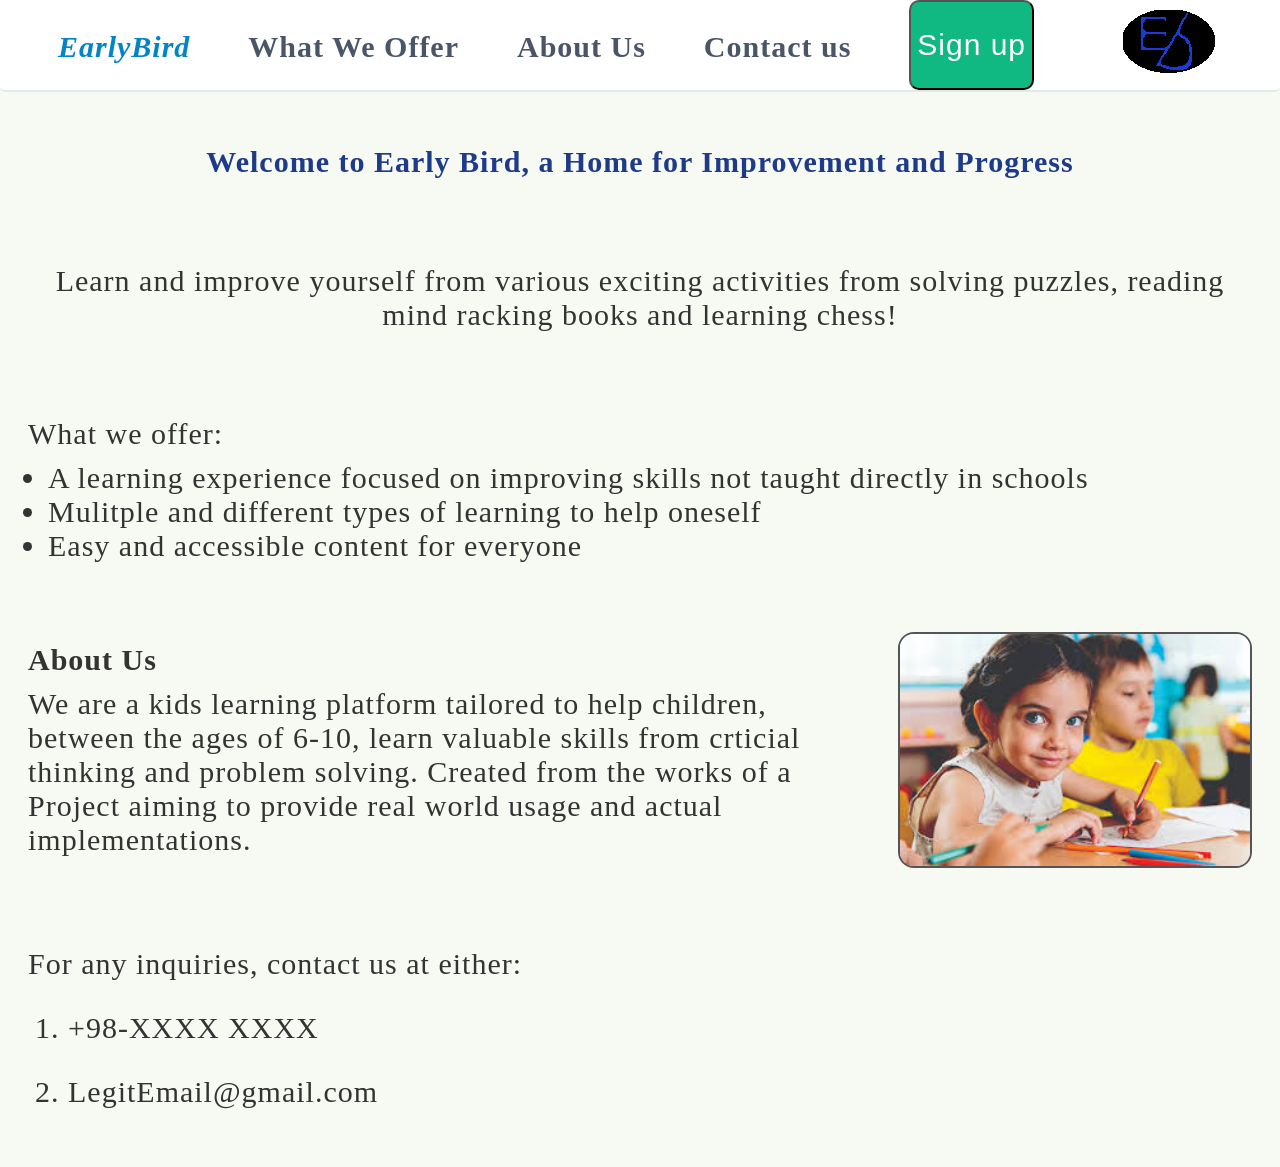
==== index.html @ 535937b8 "Home Page UI and some minor changes" ====
<!DOCTYPE html>

<HTML lang="en">

<head>
    <meta charset="UTF-8">
    <meta name="viewport" content="width=device-width ,initial-scale=1.0">
    <title>EarlyBird</title>
    <link rel="stylesheet" href="Style/index.css">
</head>

<body>
    <nav class="navbar">
        <p class="LogoName">EarlyBird</p>
        <p class="navbaritem"><a href="#offer">What We Offer</a></p>
        <p class="navbaritem"><a href="#about">About Us</a></p>
        <p class="navbaritem"><a href="#contact">Contact us</a></p>
        <button id="sign_open">Sign up</button>
        <!-- Sign up modal/pop up -->
        <section class="modal-container" id="modal_container">
            <div class="modal">
                <h1>Sign up</h1>
                <div id="errors"></div>
                <form id="form">
                    <div>
                        <label for="username-input">
                            <svg xmlns="http://www.w3.org/2000/svg" height="24px" viewBox="0 -960 960 960" width="24px"
                                fill="#e3e3e3">
                                <path
                                    d="M367-527q-47-47-47-113t47-113q47-47 113-47t113 47q47 47 47 113t-47 113q-47 47-113 47t-113-47ZM160-160v-112q0-34 17.5-62.5T224-378q62-31 126-46.5T480-440q66 0 130 15.5T736-378q29 15 46.5 43.5T800-272v112H160Z" />
                            </svg>
                        </label>
                        <input type="text" name="username" id="usernameinput" placeholder="Username">
                    </div>

                    <div>
                        <label for="email-input">
                            <span>@</span>
                        </label>
                        <input type="email" name="email" id="emailinput" placeholder="Email">
                    </div>

                    <div>
                        <label for="password-input">
                            <svg xmlns="http://www.w3.org/2000/svg" height="24px" viewBox="0 -960 960 960" width="24px"
                                fill="#e3e3e3">
                                <path
                                    d="M240-80q-33 0-56.5-23.5T160-160v-400q0-33 23.5-56.5T240-640h40v-80q0-83 58.5-141.5T480-920q83 0 141.5 58.5T680-720v80h40q33 0 56.5 23.5T800-560v400q0 33-23.5 56.5T720-80H240Zm296.5-223.5Q560-327 560-360t-23.5-56.5Q513-440 480-440t-56.5 23.5Q400-393 400-360t23.5 56.5Q447-280 480-280t56.5-23.5ZM360-640h240v-80q0-50-35-85t-85-35q-50 0-85 35t-35 85v80Z" />
                            </svg>
                        </label>
                        <input type="password" name="password" id="passwordinput" placeholder="Password">
                    </div>

                    <div>
                        <label for="repeatpassword-input">
                            <svg xmlns="http://www.w3.org/2000/svg" height="24px" viewBox="0 -960 960 960" width="24px"
                                fill="#e3e3e3">
                                <path
                                    d="M240-80q-33 0-56.5-23.5T160-160v-400q0-33 23.5-56.5T240-640h40v-80q0-83 58.5-141.5T480-920q83 0 141.5 58.5T680-720v80h40q33 0 56.5 23.5T800-560v400q0 33-23.5 56.5T720-80H240Zm296.5-223.5Q560-327 560-360t-23.5-56.5Q513-440 480-440t-56.5 23.5Q400-393 400-360t23.5 56.5Q447-280 480-280t56.5-23.5ZM360-640h240v-80q0-50-35-85t-85-35q-50 0-85 35t-35 85v80Z" />
                            </svg>
                        </label>
                        <input type="password" name="repeatpassword" id="repeatpasswordinput"
                            placeholder="Repeat Password">
                    </div>

                    <button type="submit" id="Signupbutton">Sign Up</button>
                    <button type="button" id="sign_close">Close</button>
                    <p>Already have an account?<button id="login" type="button">Login</button></p>
                </form>
            </div>
        </section>

        <!-- Login modal/pop up -->
        <section class="login-modal-container" id="login_modal_container">
            <div class="login_modal">
                <h1>Login</h1>
                <div id="login_errors"></div>

                <form id="login_form">

                    <div>
                        <label for="loginusername_input">
                            <svg xmlns="http://www.w3.org/2000/svg" height="24px" viewBox="0 -960 960 960" width="24px"
                                fill="#e3e3e3">
                                <path
                                    d="M367-527q-47-47-47-113t47-113q47-47 113-47t113 47q47 47 47 113t-47 113q-47 47-113 47t-113-47ZM160-160v-112q0-34 17.5-62.5T224-378q62-31 126-46.5T480-440q66 0 130 15.5T736-378q29 15 46.5 43.5T800-272v112H160Z" />
                            </svg>
                        </label>
                        <input type="text" name="username" id="loginusername_input" placeholder="Username">
                    </div>

                    <div>
                        <label for="loginpassword_input">
                            <svg xmlns="http://www.w3.org/2000/svg" height="24px" viewBox="0 -960 960 960" width="24px"
                                fill="#e3e3e3">
                                <path
                                    d="M240-80q-33 0-56.5-23.5T160-160v-400q0-33 23.5-56.5T240-640h40v-80q0-83 58.5-141.5T480-920q83 0 141.5 58.5T680-720v80h40q33 0 56.5 23.5T800-560v400q0 33-23.5 56.5T720-80H240Zm296.5-223.5Q560-327 560-360t-23.5-56.5Q513-440 480-440t-56.5 23.5Q400-393 400-360t23.5 56.5Q447-280 480-280t56.5-23.5ZM360-640h240v-80q0-50-35-85t-85-35q-50 0-85 35t-35 85v80Z" />
                            </svg>
                        </label>
                        <input type="password" name="password" id="loginpassword_input" placeholder="Password">
                    </div>

                    <button type="submit" id="Loginsubmit">Login</button>
                    <button type="button" id="login_close">Close</button>
                    <p>Don't have an account? <button type="button" id="switch_to_signup">Sign Up</button></p>

                </form>
            </div>
        </section>

        <img class="Logo" src="Assets/Pictures/PixelLogoFrame.png" alt="EarlyBird Logo">
    </nav>

    <main class="classIndex">
        <section class="Welcome">
            <p>
                Welcome to Early Bird, a Home for Improvement and Progress
            </p>
        </section>

        <section class="Discover">
            <p>
                Learn and improve yourself from various exciting activities from solving puzzles, reading mind racking
                books and learning chess!
            </p>
        </section>

        <section class="Offer" id="offer">
            <div>
                What we offer:
                <ul class="list">
                    <li>
                        A learning experience focused on improving skills not taught directly in schools
                    </li>
                    <li>
                        Mulitple and different types of learning to help oneself
                    </li>
                    <li>
                        Easy and accessible content for everyone
                    </li>
                </ul>
            </div>
        </section>

        <section class="About" id="about">
            <p class="AboutPara">
                <b>About Us </b> We are a kids learning platform tailored to help children, between the ages of 6-10,
                learn valuable skills from crticial thinking and problem solving.
                Created from the works of a Project aiming to provide real world usage and actual implementations.
            </p>

            <img class="AboutImg" src="Assets/Pictures/kiddeathstare.jpg">
        </section>

        <section class="Contact" id="contact">
            <div>
                <p>For any inquiries, contact us at either:</p>
                <ol>
                    <li>
                        <p>+98-XXXX XXXX</p>
                    </li>
                    <li>
                        <p>LegitEmail@gmail.com</p>
                    </li>
                </ol>
            </div>
        </section>

    </main>

    <script src="JS/index.js"></script>
</body>


</HTML>
---- Style/index.css ----
/*Font size and background colour*/
* {
    font-size: 30px;
    letter-spacing: 1px;
}

/* Background colour */
body {
    background-color: #f7f9f3;
    color: #333333;
}

/* Logo */
.LogoName {
    font-size: 30px;
    font-style: italic;
    font-weight: bold;
    color: #0284c7;
}

.Logo{
    width: 100px;
    height: 100px;
    margin-top: 10px;
    margin-left: 30px;
}

/* Nav */
.navbar{
    display: flex;
    flex-direction: row;
    flex-wrap: nowrap;
    position: fixed;
    z-index: 1;
    top: 0;
    left: 0;
    width: 100%;
    height: 90px;

    background-color: #ffffff;

    justify-content: space-evenly;
    border-bottom: 2px solid #e2e8f0;
    border-radius: 0 0 5px 5px;
}

.navbar a{
    text-decoration: none;
    color: #4a5568;
    font-weight: 600;
}

.navbaritem a{
    display: block;
    color: #4a5568;
    border-radius: 8px;
}

.navbaritem a:hover{
    background-color: #e0f2fe;
    color: #0284c7;
}

/* Scrolling and navbar fix*/
html{
    scroll-behavior: smooth;
    scroll-padding-top: 110px;
}

/* Making space for nav bar so no overlap happens */
main{
    margin-top: 75px;
    padding: 20px;
}

main section{
    margin-top: 50px; /* Consistent space between sections */
}

/* Sections */
.Welcome{
    font-size: 40px;
    text-align: center;
    font-weight: bold;
    color: #1e3a8a;
}

/*Discover text*/
.Discover {
    text-align: center;
    padding: 5px;
    margin-left: auto;
    margin-right: auto;
}

/* list */
.list { 
    margin-top: 10px;
    padding-left: 20px;
}

/* About text */
.About{
    display: flex;
    flex-direction: row;
    align-items: center;
    gap: 40px;
}

.AboutPara{
    flex: 1; /* Flex box space*/
}

.AboutPara b{
    display: block;
    margin-bottom: 10px;
}

.AboutImg{
    flex: 0.5; /* Flex box space*/
    max-width: 350px;
    height: auto;
    border: 2px solid #555555;
    border-radius: 16px;
}

.Contact{
    margin-top: 60px;
}

/* Error message*/
#errors{
    color: #ef4444;
    font-weight: bold;
    margin-bottom: 15px;
}

/* Form Style*/
#form form > div {
    display: flex;
    align-items: center;
    margin-bottom: 15px;
}
#form button {
    width: 100%;
    max-width: 200px;
    height: 45px;
    margin-top: 10px;
    cursor: pointer;
}

#form input {
    max-width: 400px;
    height: 45px;
    padding: 10px;
    border: 1px solid #b0b0b0;
    border-radius: 0 4px 4px 0;
    box-sizing: border-box;
}

#form label {
    display: flex;
    flex-wrap: wrap;
    justify-content: center;
    align-items: center;
    width: 50px;
    height: 45px;
    background-color: #555555;
    border-radius: 4px;
}

/* Modal */
.modal-container{
    /* Wrap the entire screen */
    position: fixed;
    top: 0;
    left: 0;
    background-color: rgba(0, 0, 0, 0.4); /* Transulent */
    height: 100vh;
    width: 100vw;
    z-index: 10;

    /* Middle of the screen*/
    display: flex;
    align-items: center;
    justify-content: center;

    opacity: 0; /* Hiding Modal */
    pointer-events: none; /* Avoid Modal from disallowing clicking */

    transition: opacity 0.3s ease;
}

.modal-container.show{
    opacity: 1;
    pointer-events: auto;
}

.modal{
    background-color: #ffffff;
    max-width: 450px;
    width: 90%;
    padding: 30px;
    border-radius: 12px;
    box-shadow: 0 10px 25px rgba(0, 0, 0, 0.1);

    max-height: 90vh; 
    overflow-y: auto;
}

.modal h1 {
    font-size: 40px;
    margin-bottom: 20px;
    text-align: center;
}

#sign_open{
    background-color: #10b981;
    color: white;

    border-radius: 10px;
}

.login-modal-container{
    /* Wrap the entire screen */
    position: fixed;
    top: 0;
    left: 0;
    background-color: rgba(0, 0, 0, 0.4); /* Transulent */
    height: 100vh;
    width: 100vw;
    z-index: 10;

    /* Middle of the screen*/
    display: flex;
    align-items: center;
    justify-content: center;

    opacity: 0; /* Hiding Modal */
    pointer-events: none; /* Avoid Modal from disallowing clicking */

    transition: opacity 0.3s ease;
}

.login_modal {
    background-color: #ffffff;
    max-width: 450px;
    width: 90%;
    padding: 30px;
    border-radius: 12px;
    box-shadow: 0 10px 25px rgba(0, 0, 0, 0.1);

    max-height: 90vh; 
    overflow-y: auto;
}

.login_modal h1 {
    font-size: 40px;
    margin-bottom: 20px;
    text-align: center;
}

#login_modal_container.show{
    opacity: 1;
    pointer-events: auto;
}

/* Login form style*/
#login_form form > div {
    display: flex;
    align-items: center;
    margin-bottom: 15px;
}
#login_form button {
    width: 100%;
    max-width: 200px;
    height: 45px;
    margin-top: 10px;
    cursor: pointer;
}

#login_form input {
    max-width: 400px;
    height: 45px;
    padding: 10px;
    border: 1px solid #b0b0b0;
    border-radius: 0 4px 4px 0;
    box-sizing: border-box;
}

#login_form label {
    display: flex;
    flex-wrap: wrap;
    justify-content: center;
    align-items: center;
    width: 50px;
    height: 45px;
    background-color: #555555;
    border-radius: 4px;
}

#login_errors{
    color: #ef4444;
    font-weight: bold;
    margin-bottom: 15px;
}
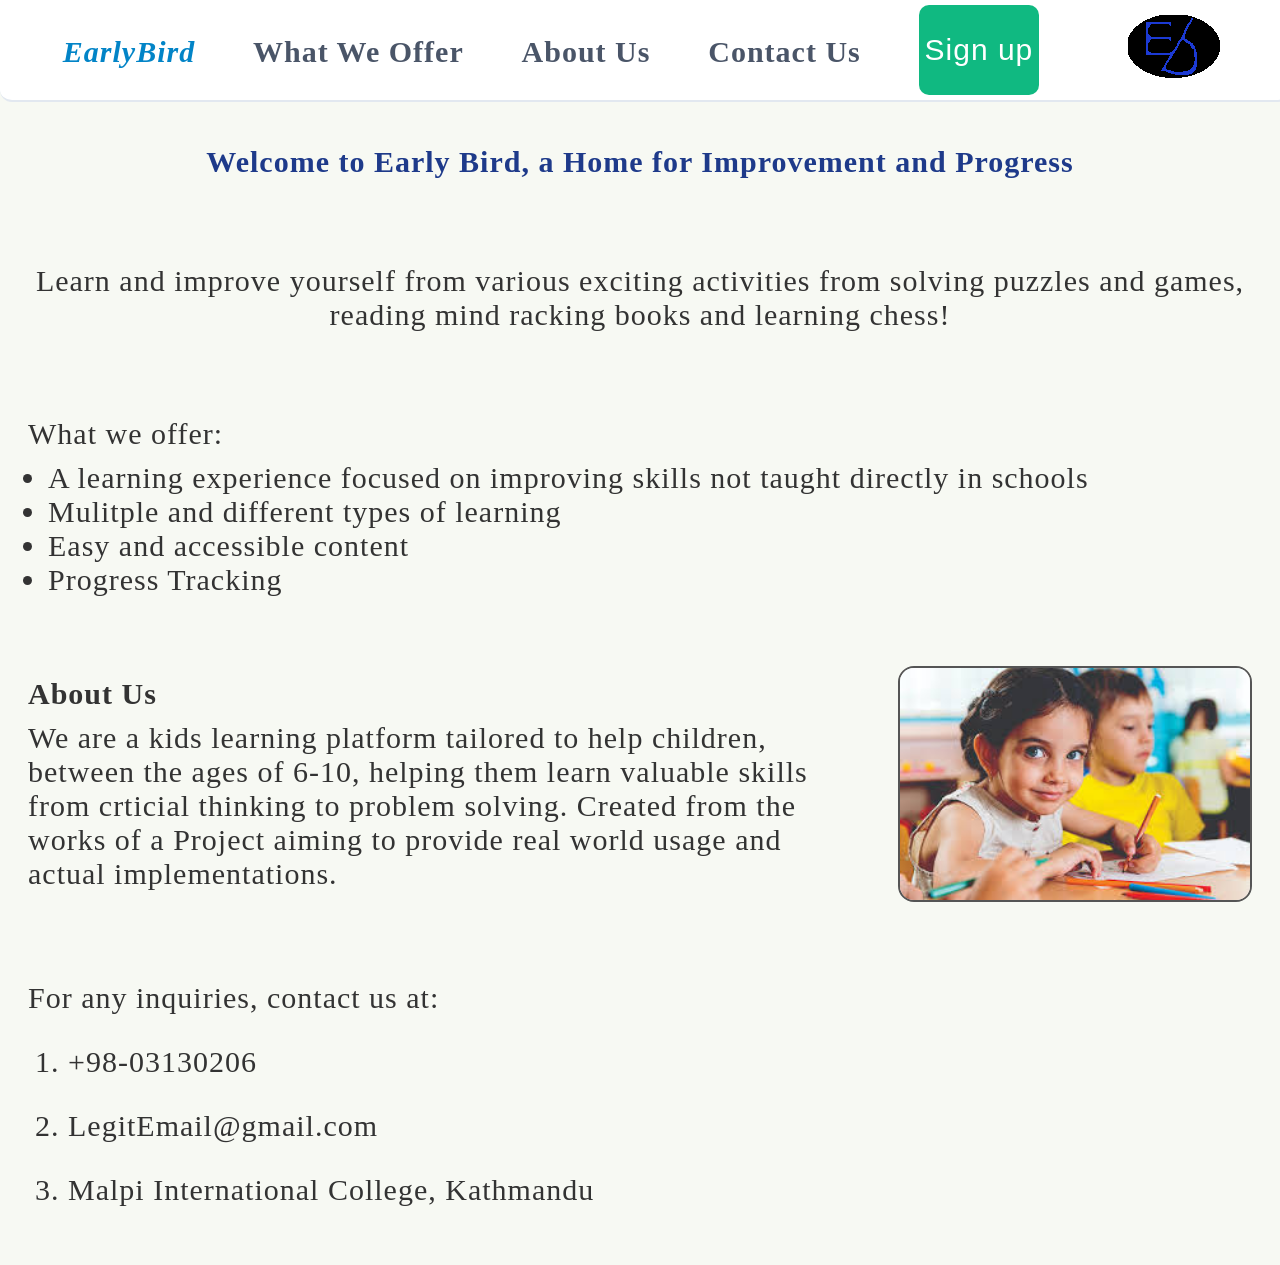
==== commit b9d7ad52: "Some minor changes to index" ====
--- a/index.html
+++ b/index.html
@@ -14,7 +14,7 @@
         <p class="LogoName">EarlyBird</p>
         <p class="navbaritem"><a href="#offer">What We Offer</a></p>
         <p class="navbaritem"><a href="#about">About Us</a></p>
-        <p class="navbaritem"><a href="#contact">Contact us</a></p>
+        <p class="navbaritem"><a href="#contact">Contact Us</a></p>
         <button id="sign_open">Sign up</button>
         <!-- Sign up modal/pop up -->
         <section class="modal-container" id="modal_container">
@@ -120,7 +120,7 @@
 
         <section class="Discover">
             <p>
-                Learn and improve yourself from various exciting activities from solving puzzles, reading mind racking
+                Learn and improve yourself from various exciting activities from solving puzzles and games, reading mind racking
                 books and learning chess!
             </p>
         </section>
@@ -133,10 +133,13 @@
                         A learning experience focused on improving skills not taught directly in schools
                     </li>
                     <li>
-                        Mulitple and different types of learning to help oneself
+                        Mulitple and different types of learning
                     </li>
                     <li>
-                        Easy and accessible content for everyone
+                        Easy and accessible content
+                    </li>
+                    <li>
+                        Progress Tracking
                     </li>
                 </ul>
             </div>
@@ -144,8 +147,9 @@
 
         <section class="About" id="about">
             <p class="AboutPara">
-                <b>About Us </b> We are a kids learning platform tailored to help children, between the ages of 6-10,
-                learn valuable skills from crticial thinking and problem solving.
+                <b>About Us </b> 
+                We are a kids learning platform tailored to help children, between the ages of 6-10,
+                helping them learn valuable skills from crticial thinking to problem solving.
                 Created from the works of a Project aiming to provide real world usage and actual implementations.
             </p>
 
@@ -154,13 +158,16 @@
 
         <section class="Contact" id="contact">
             <div>
-                <p>For any inquiries, contact us at either:</p>
+                <p>For any inquiries, contact us at:</p>
                 <ol>
                     <li>
-                        <p>+98-XXXX XXXX</p>
+                        <p>+98-03130206</p>
                     </li>
                     <li>
                         <p>LegitEmail@gmail.com</p>
+                    </li>
+                    <li>
+                       <p>Malpi International College, Kathmandu</p> 
                     </li>
                 </ol>
             </div>
--- a/Style/index.css
+++ b/Style/index.css
@@ -37,11 +37,13 @@
     width: 100%;
     height: 90px;
 
+    padding: 5px 5px;
+
     background-color: #ffffff;
 
     justify-content: space-evenly;
     border-bottom: 2px solid #e2e8f0;
-    border-radius: 0 0 5px 5px;
+    border-radius: 0 0 12px 12px;
 }
 
 .navbar a{
@@ -126,6 +128,7 @@
 
 .Contact{
     margin-top: 60px;
+    font-size: 20px;
 }
 
 /* Error message*/
@@ -218,6 +221,7 @@
     background-color: #10b981;
     color: white;
 
+    border: #10b981;
     border-radius: 10px;
 }
 
@@ -251,7 +255,7 @@
     box-shadow: 0 10px 25px rgba(0, 0, 0, 0.1);
 
     max-height: 90vh; 
-    overflow-y: auto;
+    overflow-y: auto; /* Scroll if content overflow on ze y axis */
 }
 
 .login_modal h1 {
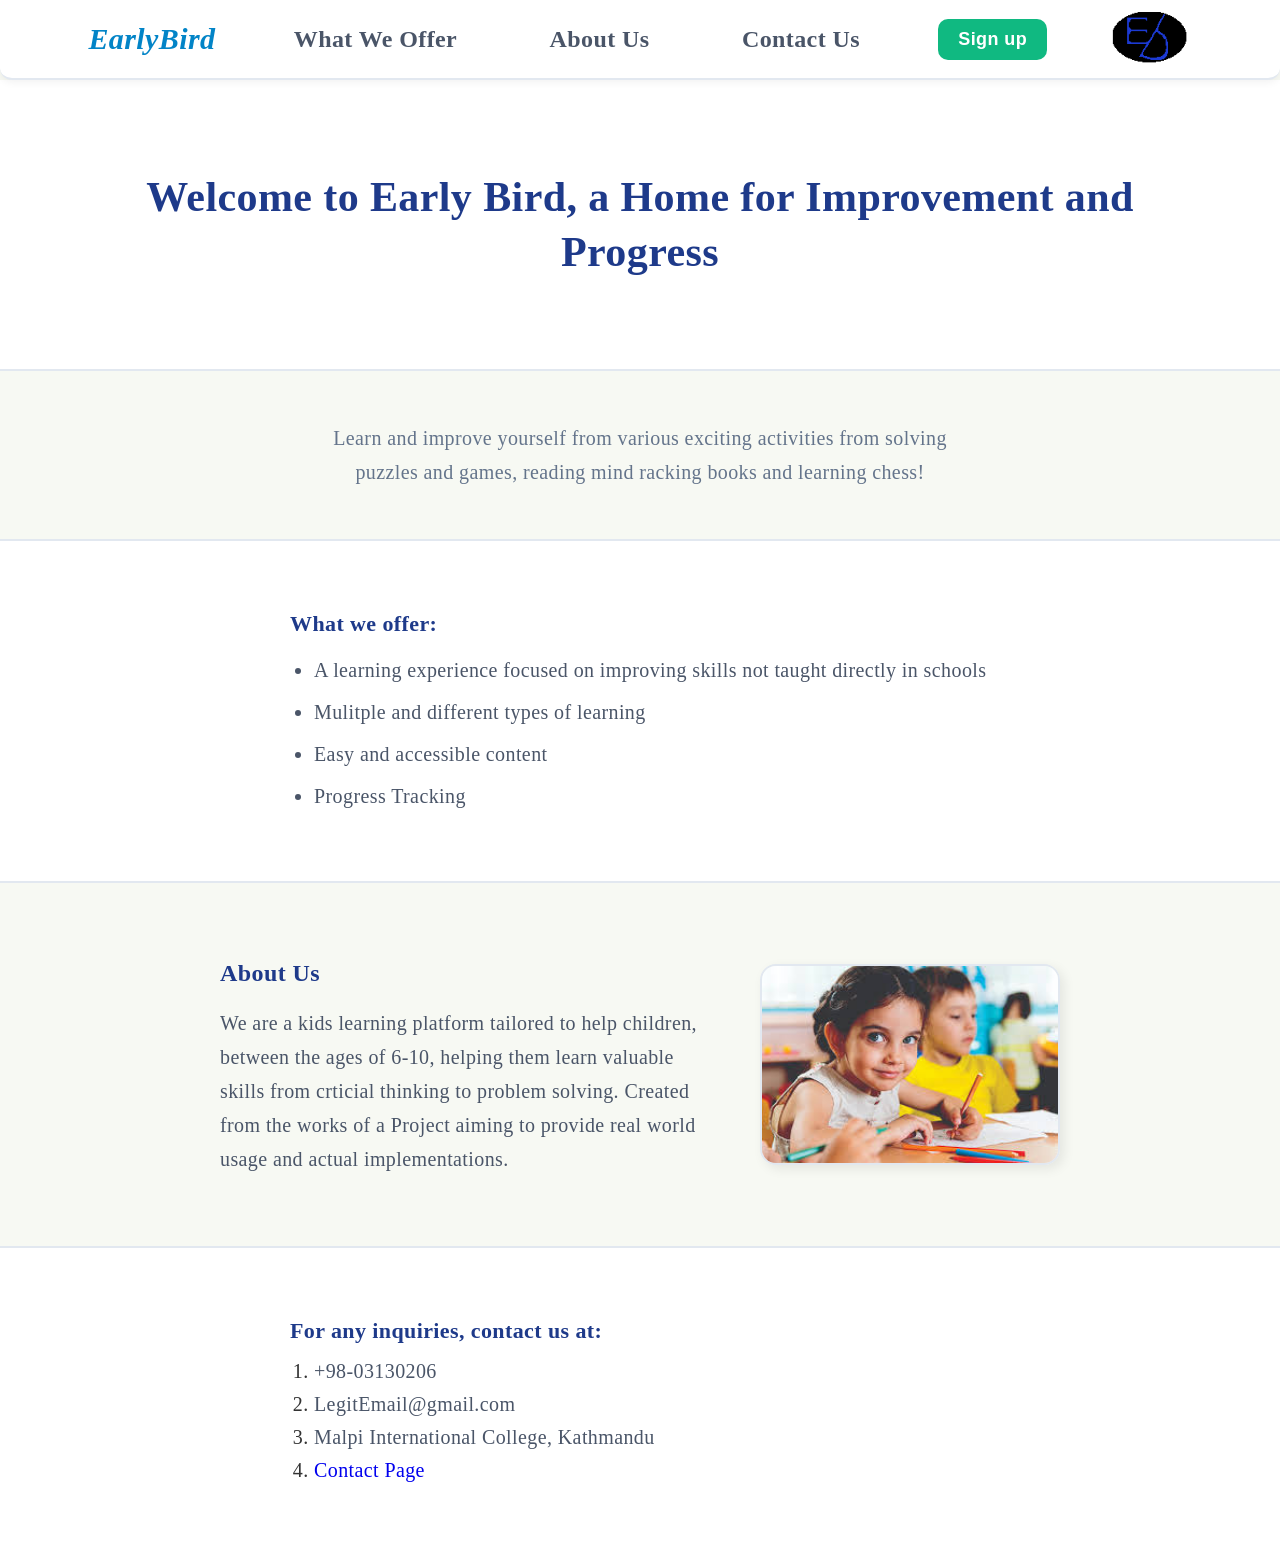
==== commit c8b1859e: "Contact Page and some minor changes" ====
--- a/index.html
+++ b/index.html
@@ -169,6 +169,9 @@
                     <li>
                        <p>Malpi International College, Kathmandu</p> 
                     </li>
+                    <li>
+                        <a class="ContactPage" href="../Pages/Contact.html"> Contact Page </a>
+                    </li>
                 </ol>
             </div>
         </section>
--- a/Style/index.css
+++ b/Style/index.css
@@ -1,11 +1,13 @@
-/*Font size and background colour*/
+/* Font size and background colour */
 * {
-    font-size: 30px;
-    letter-spacing: 1px;
-}
-
-/* Background colour */
+    box-sizing: border-box;
+    margin: 0;
+    padding: 0;
+    letter-spacing: 0.4px;
+}
+
 body {
+    font-size: 26px;
     background-color: #f7f9f3;
     color: #333333;
 }
@@ -18,147 +20,251 @@
     color: #0284c7;
 }
 
-.Logo{
-    width: 100px;
-    height: 100px;
-    margin-top: 10px;
-    margin-left: 30px;
-}
-
-/* Nav */
-.navbar{
+.Logo {
+    width: 80px;
+    height: 80px;
+    object-fit: contain;
+    margin-top: 25px;
+}
+
+/* NavBar */
+.navbar {
     display: flex;
     flex-direction: row;
     flex-wrap: nowrap;
+    align-items: center;
     position: fixed;
     z-index: 1;
     top: 0;
     left: 0;
     width: 100%;
-    height: 90px;
-
-    padding: 5px 5px;
-
-    background-color: #ffffff;
-
-    justify-content: space-evenly;
+    height: 80px;
+    padding: 0 32px;
+    gap: 8px;
+
+    background-color: #ffffff;
     border-bottom: 2px solid #e2e8f0;
     border-radius: 0 0 12px 12px;
-}
-
-.navbar a{
+    box-shadow: 0 2px 8px rgba(0, 0, 0, 0.06);
+
+    justify-content: space-evenly;
+}
+
+.navbar a {
     text-decoration: none;
     color: #4a5568;
-    font-weight: 600;
-}
-
-.navbaritem a{
+    font-weight: bold;
+    font-size: 24px;
+}
+
+.navbaritem a {
     display: block;
     color: #4a5568;
+    font-weight: bold;
+    padding: 8px 14px;
     border-radius: 8px;
 }
 
-.navbaritem a:hover{
+.navbaritem a:hover {
     background-color: #e0f2fe;
     color: #0284c7;
 }
 
-/* Scrolling and navbar fix*/
-html{
+#sign_open {
+    background-color: #10b981;
+    color: white;
+    border: none;
+    border-radius: 10px;
+    padding: 10px 20px;
+    font-size: 18px;
+    font-weight: 600;
+    cursor: pointer;
+    transition: background-color 0.2s ease;
+}
+
+#sign_open:hover {
+    background-color: #059669;
+}
+
+/* Scrolling */
+html {
     scroll-behavior: smooth;
-    scroll-padding-top: 110px;
-}
-
-/* Making space for nav bar so no overlap happens */
-main{
-    margin-top: 75px;
-    padding: 20px;
-}
-
-main section{
-    margin-top: 50px; /* Consistent space between sections */
-}
-
-/* Sections */
-.Welcome{
-    font-size: 40px;
+    scroll-padding-top: 100px;
+}
+
+/* Main */
+main {
+    margin-top: 80px;
+    padding: 0;
+}
+
+main section {
+    padding: 70px 80px;
+}
+
+/* Welcome section */
+.Welcome {
+    font-size: 42px;
     text-align: center;
     font-weight: bold;
     color: #1e3a8a;
-}
-
-/*Discover text*/
+    background-color: #ffffff;
+    border-bottom: 2px solid #e2e8f0;
+    padding: 90px 80px;
+    line-height: 1.3;
+}
+
+/* Discover section */
 .Discover {
     text-align: center;
-    padding: 5px;
-    margin-left: auto;
-    margin-right: auto;
-}
-
-/* list */
-.list { 
-    margin-top: 10px;
-    padding-left: 20px;
-}
-
-/* About text */
-.About{
+    color: #64748b;
+    font-size: 20px;
+    max-width: 700px;
+    margin: 0 auto;
+    line-height: 1.7;
+    padding: 50px 20px;
+}
+
+/* Offer section*/
+.Offer {
+    background-color: #ffffff;
+    border-top: 2px solid #e2e8f0;
+    border-bottom: 2px solid #e2e8f0;
+    font-size: 20px;
+}
+
+.Offer div {
+    max-width: 700px;
+    margin: 0 auto;
+    font-weight: 600;
+    color: #1e3a8a;
+    font-size: 22px;
+}
+
+.list {
+    margin-top: 18px;
+    padding-left: 24px;
+    display: flex;
+    flex-direction: column;
+    gap: 12px;
+}
+
+.list li {
+    color: #4a5568;
+    font-weight: 400;
+    font-size: 20px;
+    line-height: 1.5;
+}
+
+/*About section*/
+.About {
     display: flex;
     flex-direction: row;
     align-items: center;
-    gap: 40px;
-}
-
-.AboutPara{
-    flex: 1; /* Flex box space*/
-}
-
-.AboutPara b{
+    gap: 60px;
+    max-width: 1000px;
+    margin: 0 auto;
+}
+
+.AboutPara {
+    flex: 1;
+    font-size: 20px;
+    line-height: 1.7;
+    color: #4a5568;
+}
+
+.AboutPara b {
     display: block;
-    margin-bottom: 10px;
-}
-
-.AboutImg{
-    flex: 0.5; /* Flex box space*/
-    max-width: 350px;
+    margin-bottom: 12px;
+    font-size: 24px;
+    color: #1e3a8a;
+}
+
+.AboutImg {
+    flex: 0 0 300px;
+    width: 300px;
     height: auto;
-    border: 2px solid #555555;
+    border: 2px solid #e2e8f0;
     border-radius: 16px;
-}
-
-.Contact{
-    margin-top: 60px;
-    font-size: 20px;
-}
-
-/* Error message*/
-#errors{
+    box-shadow: 4px 4px 12px rgba(0, 0, 0, 0.08);
+    object-fit: cover;
+}
+
+/* Contact section*/
+.Contact {
+    background-color: #ffffff;
+    border-top: 2px solid #e2e8f0;
+    font-size: 20px;
+}
+
+.Contact div {
+    max-width: 700px;
+    margin: 0 auto;
+}
+
+.Contact p {
+    font-weight: 600;
+    color: #1e3a8a;
+    margin-bottom: 16px;
+    font-size: 22px;
+}
+
+.Contact ol {
+    padding-left: 24px;
+    display: flex;
+    flex-direction: column;
+    gap: 10px;
+}
+
+.Contact ol li p {
+    font-weight: 400;
+    color: #4a5568;
+    font-size: 20px;
+    margin-bottom: 0;
+}
+
+/* Error message */
+#errors {
     color: #ef4444;
     font-weight: bold;
     margin-bottom: 15px;
-}
-
-/* Form Style*/
-#form form > div {
+    font-size: 16px;
+}
+
+/* Sign up form */
+#form > div {
     display: flex;
     align-items: center;
     margin-bottom: 15px;
 }
+
 #form button {
     width: 100%;
-    max-width: 200px;
+    max-width: 150px;
     height: 45px;
     margin-top: 10px;
+    margin-bottom: 10px;
     cursor: pointer;
+    font-size: 16px;
+    border-radius: 8px;
+    border: none;
 }
 
 #form input {
+    width: 100%;
     max-width: 400px;
     height: 45px;
     padding: 10px;
-    border: 1px solid #b0b0b0;
-    border-radius: 0 4px 4px 0;
+    font-size: 16px;
+    border: 1.5px solid #e2e8f0;
+    border-radius: 0 8px 8px 0;
     box-sizing: border-box;
+    outline: none;
+    transition: border-color 0.2s ease;
+}
+
+#form input:focus {
+    border-color: #0284c7;
 }
 
 #form label {
@@ -169,127 +275,129 @@
     width: 50px;
     height: 45px;
     background-color: #555555;
-    border-radius: 4px;
-}
-
-/* Modal */
-.modal-container{
-    /* Wrap the entire screen */
+    border-radius: 8px 0 0 8px;
+    flex-shrink: 0;
+}
+
+/* Sign up Modal */
+.modal-container {
     position: fixed;
     top: 0;
     left: 0;
-    background-color: rgba(0, 0, 0, 0.4); /* Transulent */
+    background-color: rgba(0, 0, 0, 0.4);
     height: 100vh;
     width: 100vw;
-    z-index: 10;
-
-    /* Middle of the screen*/
+    z-index: 2;
+
     display: flex;
     align-items: center;
     justify-content: center;
 
-    opacity: 0; /* Hiding Modal */
-    pointer-events: none; /* Avoid Modal from disallowing clicking */
-
+    opacity: 0;
+    pointer-events: none;
     transition: opacity 0.3s ease;
 }
 
-.modal-container.show{
+.modal-container.show {
     opacity: 1;
     pointer-events: auto;
 }
 
-.modal{
+.modal {
     background-color: #ffffff;
     max-width: 450px;
     width: 90%;
-    padding: 30px;
-    border-radius: 12px;
-    box-shadow: 0 10px 25px rgba(0, 0, 0, 0.1);
-
-    max-height: 90vh; 
+    padding: 36px;
+    border-radius: 14px;
+    box-shadow: 0 10px 30px rgba(0, 0, 0, 0.12);
+    max-height: 90vh;
     overflow-y: auto;
 }
 
 .modal h1 {
-    font-size: 40px;
+    font-size: 32px;
     margin-bottom: 20px;
     text-align: center;
-}
-
-#sign_open{
-    background-color: #10b981;
-    color: white;
-
-    border: #10b981;
-    border-radius: 10px;
-}
-
-.login-modal-container{
-    /* Wrap the entire screen */
+    color: #1e3a8a;
+    font-weight: bold;
+}
+
+/* Login Modal */
+.login-modal-container {
     position: fixed;
     top: 0;
     left: 0;
-    background-color: rgba(0, 0, 0, 0.4); /* Transulent */
+    background-color: rgba(0, 0, 0, 0.4);
     height: 100vh;
     width: 100vw;
-    z-index: 10;
-
-    /* Middle of the screen*/
+    z-index: 2;
+
     display: flex;
     align-items: center;
     justify-content: center;
 
-    opacity: 0; /* Hiding Modal */
-    pointer-events: none; /* Avoid Modal from disallowing clicking */
-
+    opacity: 0;
+    pointer-events: none;
     transition: opacity 0.3s ease;
+}
+
+#login_modal_container.show {
+    opacity: 1;
+    pointer-events: auto;
 }
 
 .login_modal {
     background-color: #ffffff;
     max-width: 450px;
     width: 90%;
-    padding: 30px;
-    border-radius: 12px;
-    box-shadow: 0 10px 25px rgba(0, 0, 0, 0.1);
-
-    max-height: 90vh; 
-    overflow-y: auto; /* Scroll if content overflow on ze y axis */
+    padding: 36px;
+    border-radius: 14px;
+    box-shadow: 0 10px 30px rgba(0, 0, 0, 0.12);
+    max-height: 90vh;
+    overflow-y: auto;
 }
 
 .login_modal h1 {
-    font-size: 40px;
+    font-size: 32px;
     margin-bottom: 20px;
     text-align: center;
-}
-
-#login_modal_container.show{
-    opacity: 1;
-    pointer-events: auto;
-}
-
-/* Login form style*/
-#login_form form > div {
+    color: #1e3a8a;
+    font-weight: bold;
+}
+
+/* Login form*/
+#login_form > div {
     display: flex;
     align-items: center;
     margin-bottom: 15px;
 }
+
 #login_form button {
     width: 100%;
     max-width: 200px;
     height: 45px;
     margin-top: 10px;
     cursor: pointer;
+    font-size: 16px;
+    border-radius: 8px;
+    border: none;
 }
 
 #login_form input {
+    width: 100%;
     max-width: 400px;
     height: 45px;
     padding: 10px;
-    border: 1px solid #b0b0b0;
-    border-radius: 0 4px 4px 0;
+    font-size: 16px;
+    border: 1.5px solid #e2e8f0;
+    border-radius: 0 8px 8px 0;
     box-sizing: border-box;
+    outline: none;
+    transition: border-color 0.2s ease;
+}
+
+#login_form input:focus {
+    border-color: #0284c7;
 }
 
 #login_form label {
@@ -300,11 +408,18 @@
     width: 50px;
     height: 45px;
     background-color: #555555;
-    border-radius: 4px;
-}
-
-#login_errors{
+    border-radius: 8px 0 0 8px;
+    flex-shrink: 0;
+}
+
+#login_errors {
     color: #ef4444;
     font-weight: bold;
     margin-bottom: 15px;
+    font-size: 16px;
+}
+
+/* Contact Page link*/
+.ContactPage {
+    text-decoration: none;
 }
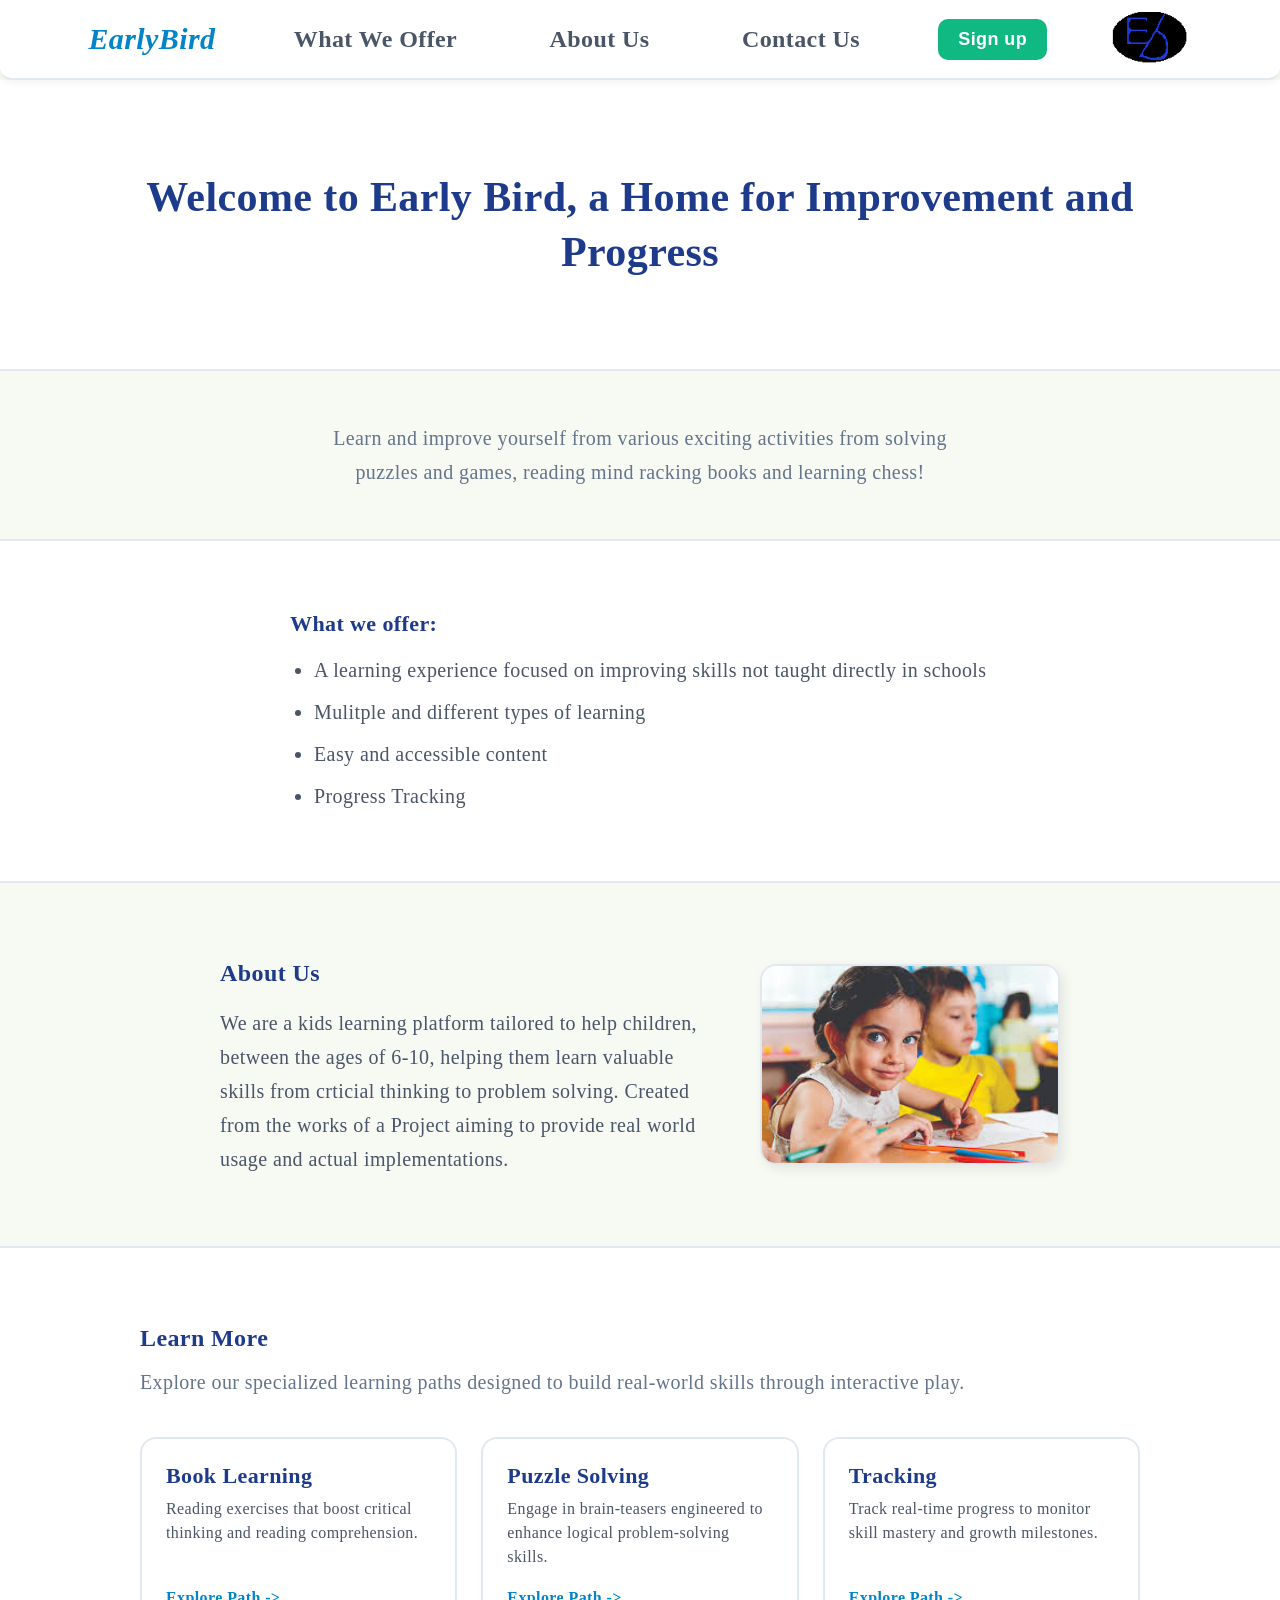
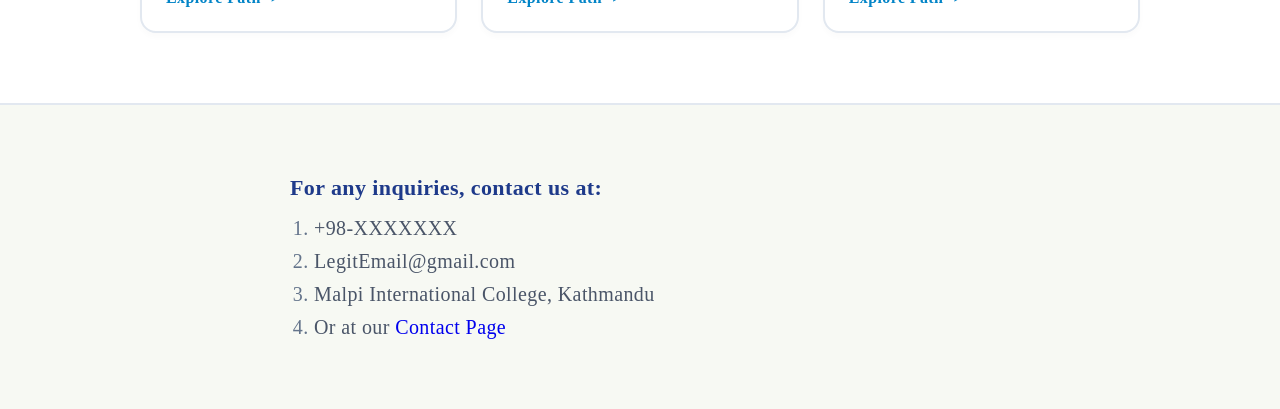
==== commit 66d11510: "Addition of Learn More section in Index" ====
--- a/index.html
+++ b/index.html
@@ -120,7 +120,8 @@
 
         <section class="Discover">
             <p>
-                Learn and improve yourself from various exciting activities from solving puzzles and games, reading mind racking
+                Learn and improve yourself from various exciting activities from solving puzzles and games, reading mind
+                racking
                 books and learning chess!
             </p>
         </section>
@@ -147,7 +148,7 @@
 
         <section class="About" id="about">
             <p class="AboutPara">
-                <b>About Us </b> 
+                <b>About Us </b>
                 We are a kids learning platform tailored to help children, between the ages of 6-10,
                 helping them learn valuable skills from crticial thinking to problem solving.
                 Created from the works of a Project aiming to provide real world usage and actual implementations.
@@ -156,27 +157,61 @@
             <img class="AboutImg" src="Assets/Pictures/kiddeathstare.jpg">
         </section>
 
+        <section class="LearnMore" id="learnmore">
+            <div class="LearnMorecontent">
+                <div class="LearnMoreheader">
+                    <h1>Learn More</h1>
+                    <p>Explore our specialized learning paths designed to build real-world skills through interactive
+                        play.</p>
+                </div>
+
+                <div class="LearnMorelinks">
+                    <a href=".html" class="LearnMorecard">
+                        <h2>Book Learning</h2>
+                        <p>Reading exercises that boost critical thinking and reading comprehension.</p>
+                        <span class="cardaction">Explore Path -></span>
+                    </a>
+
+                    <a href=".html" class="LearnMorecard">
+                        <h2>Puzzle Solving</h2>
+                        <p>Engage in brain-teasers engineered to enhance logical problem-solving skills.</p>
+                        <span class="cardaction">Explore Path -></span>
+                    </a>
+
+                    <a href=".html" class="LearnMorecard">
+                        <h2>Tracking</h2>
+                        <p>Track real-time progress to monitor skill mastery and growth milestones.</p>
+                        <span class="cardaction">Explore Path -></span>
+                    </a>
+                </div>
+            </div>
+        </section>
+
         <section class="Contact" id="contact">
             <div>
                 <p>For any inquiries, contact us at:</p>
                 <ol>
                     <li>
-                        <p>+98-03130206</p>
+                        <p>+98-XXXXXXX</p>
                     </li>
                     <li>
                         <p>LegitEmail@gmail.com</p>
                     </li>
                     <li>
-                       <p>Malpi International College, Kathmandu</p> 
-                    </li>
-                    <li>
-                        <a class="ContactPage" href="../Pages/Contact.html"> Contact Page </a>
+                        <p>Malpi International College, Kathmandu</p>
+                    </li>
+                    <li>
+                        <p>Or at our <a class="ContactPage" href="../Pages/Contact.html"> Contact Page </a> </p>
                     </li>
                 </ol>
             </div>
         </section>
 
     </main>
+
+    <footer>
+
+    </footer>
 
     <script src="JS/index.js"></script>
 </body>
--- a/Style/index.css
+++ b/Style/index.css
@@ -63,6 +63,7 @@
     font-weight: bold;
     padding: 8px 14px;
     border-radius: 8px;
+    transition: background-color 0.2s ease-in-out, color 0.2s ease-in-out;
 }
 
 .navbaritem a:hover {
@@ -190,9 +191,91 @@
     object-fit: cover;
 }
 
+/* Learn more section */
+.LearnMore {
+    background-color: #ffffff;
+    width: 100%;
+    max-width: none;
+    border-top: 2px solid #e2e8f0;
+}
+ 
+.LearnMorecontent {
+    max-width: 1000px;
+    margin: 0 auto;
+    width: 100%;
+    display: flex;
+    flex-direction: column;
+    gap: 40px;
+}
+ 
+.LearnMoreheader h1 {
+    font-size: 24px;
+    line-height: 1.7;
+    color: #1e3a8a;
+    font-weight: bold;
+    margin-bottom: 8px;
+}
+ 
+.LearnMoreheader p {
+    font-size: 20px;
+    color: #64748b;
+    line-height: 1.5;
+}
+ 
+.LearnMorelinks {
+    display: grid;
+    grid-template-columns: repeat(3, 1fr);
+    gap: 24px;
+    width: 100%;
+}
+ 
+.LearnMorecard {
+    display: flex;
+    flex-direction: column;
+    background-color: #ffffff;
+    border: 2px solid #e2e8f0;
+    border-radius: 16px;
+    padding: 24px;
+    text-decoration: none;
+    color: #4a5568;
+    box-shadow: 0 4px 6px rgba(0, 0, 0, 0.02);
+    transition: transform 0.2s ease, border-color 0.2s ease, box-shadow 0.2s ease;
+}
+ 
+.LearnMorecard:hover {
+    transform: translateY(-4px);
+    border-color: #0284c7;
+    box-shadow: 0 10px 15px rgba(2, 132, 199, 0.08);
+}
+ 
+.LearnMorecard h2 {
+    font-size: 22px;
+    color: #1e3a8a;
+    font-weight: bold;
+    margin-bottom: 8px;
+}
+ 
+.LearnMorecard p {
+    font-size: 16px;
+    line-height: 1.5;
+    margin-bottom: 20px;
+    flex-grow: 1;
+}
+ 
+.cardaction {
+    font-size: 16px;
+    font-weight: bold;
+    color: #0284c7;
+    transition: color 0.2s ease;
+}
+ 
+.LearnMorecard:hover .cardaction {
+    color: #0369a1;
+}
+
 /* Contact section*/
 .Contact {
-    background-color: #ffffff;
+    color: #64748b;
     border-top: 2px solid #e2e8f0;
     font-size: 20px;
 }
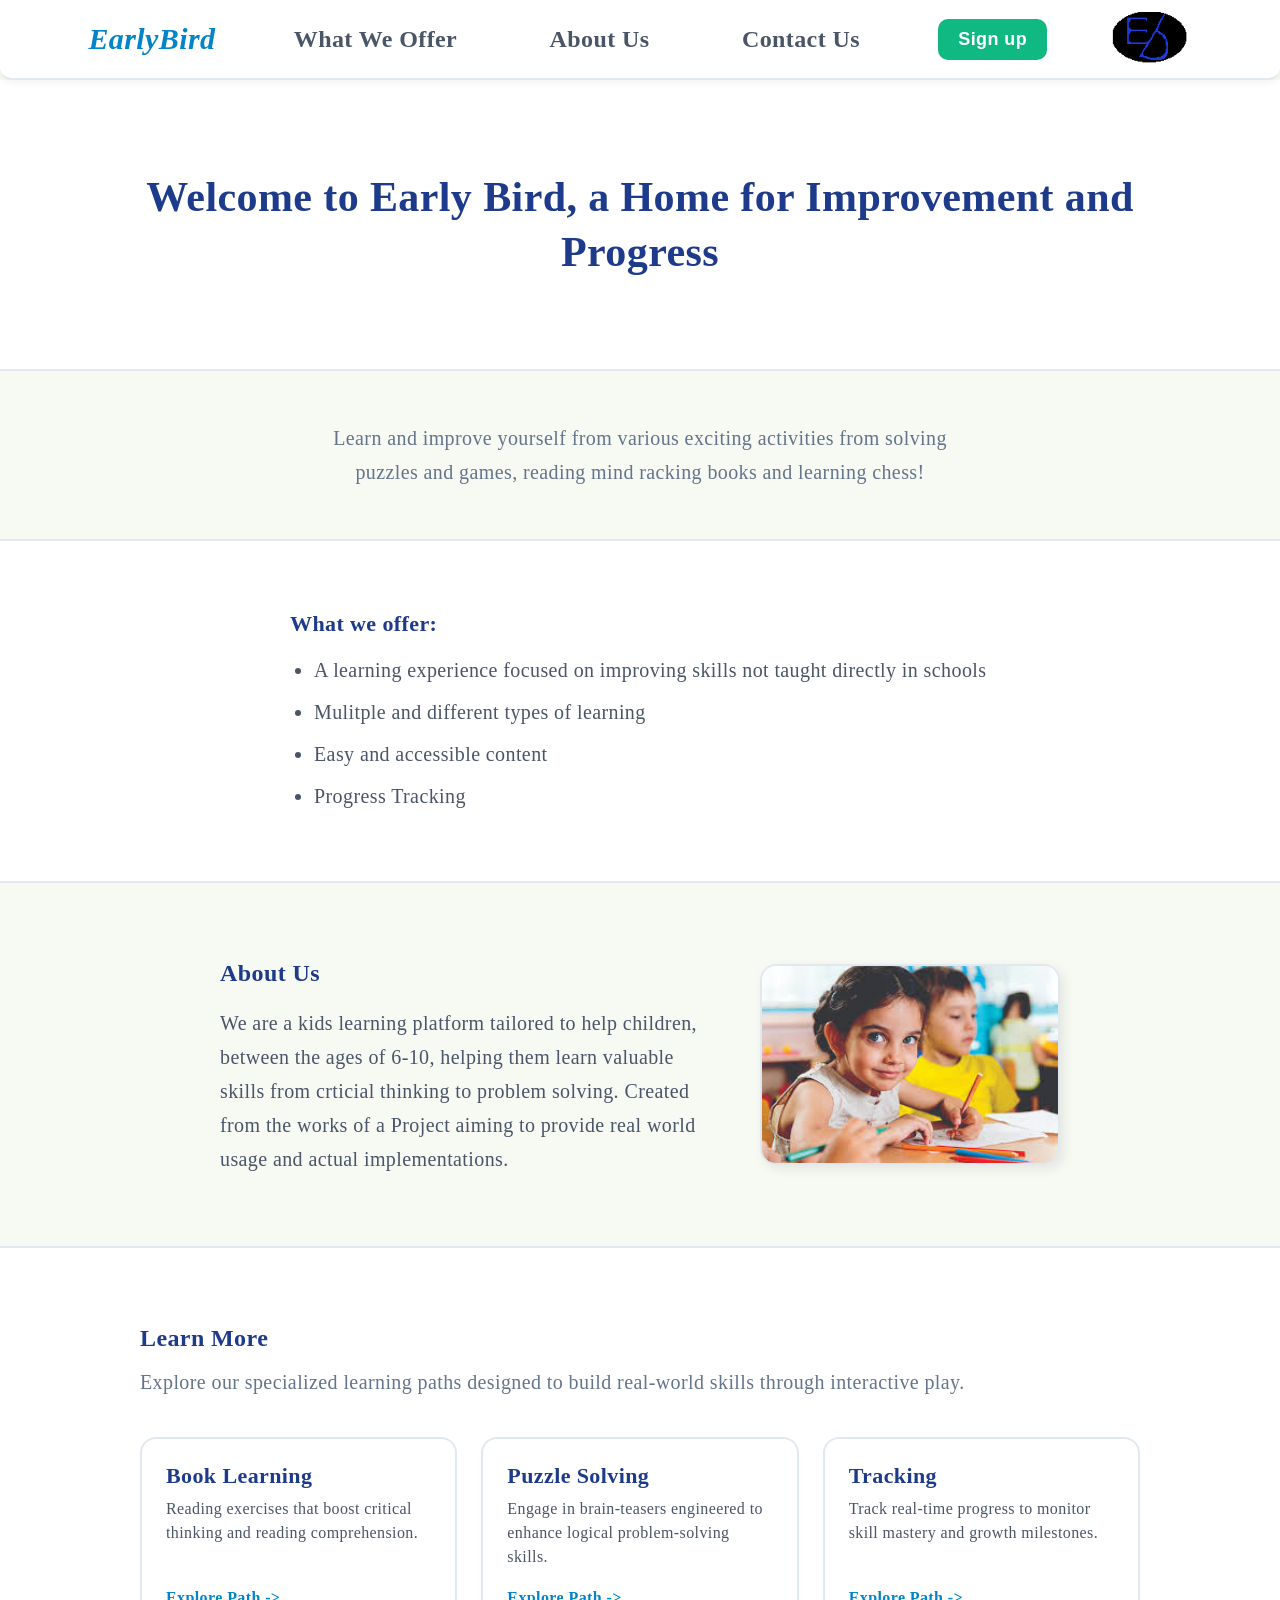
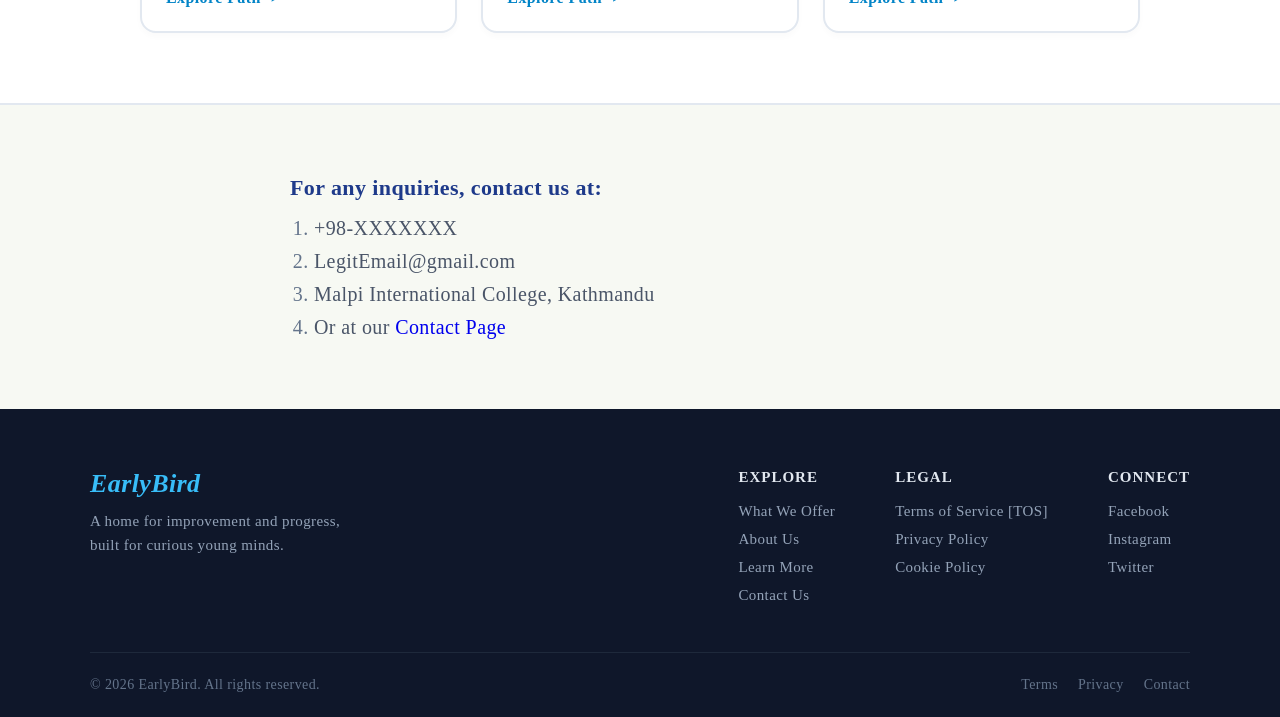
==== commit 489fc949: "Footer on index created" ====
--- a/index.html
+++ b/index.html
@@ -166,19 +166,19 @@
                 </div>
 
                 <div class="LearnMorelinks">
-                    <a href=".html" class="LearnMorecard">
+                    <a href="LearnMore.html" class="LearnMorecard">
                         <h2>Book Learning</h2>
                         <p>Reading exercises that boost critical thinking and reading comprehension.</p>
                         <span class="cardaction">Explore Path -></span>
                     </a>
 
-                    <a href=".html" class="LearnMorecard">
+                    <a href="LearnMore.html" class="LearnMorecard">
                         <h2>Puzzle Solving</h2>
                         <p>Engage in brain-teasers engineered to enhance logical problem-solving skills.</p>
                         <span class="cardaction">Explore Path -></span>
                     </a>
 
-                    <a href=".html" class="LearnMorecard">
+                    <a href="LearnMore.html" class="LearnMorecard">
                         <h2>Tracking</h2>
                         <p>Track real-time progress to monitor skill mastery and growth milestones.</p>
                         <span class="cardaction">Explore Path -></span>
@@ -209,8 +209,52 @@
 
     </main>
 
-    <footer>
-
+    <footer class="footer">
+        <div class="footercontent">
+            <div class="footerbrand">
+                <p class="footerlogo">EarlyBird</p>
+                <p class="footertagline">A home for improvement and progress, built for curious young minds.</p>
+            </div>
+
+            <div class="footerlinks">
+                <div class="footercolumn">
+                    <h3>Explore</h3>
+                    <ul>
+                        <li><a href="#offer">What We Offer</a></li>
+                        <li><a href="#about">About Us</a></li>
+                        <li><a href="#learnmore">Learn More</a></li>
+                        <li><a href="#contact">Contact Us</a></li>
+                    </ul>
+                </div>
+
+                <div class="footercolumn">
+                    <h3>Legal</h3>
+                    <ul>
+                        <li><a href="../Pages/TermsOfService.html">Terms of Service [TOS]</a></li>
+                        <li><a href="../Pages/PrivacyPolicy.html">Privacy Policy</a></li>
+                        <li><a href="../Pages/CookiePolicy.html">Cookie Policy</a></li>
+                    </ul>
+                </div>
+
+                <div class="footercolumn">
+                    <h3>Connect</h3>
+                    <ul>
+                        <li><a href="#" aria-label="EarlyBird on Facebook">Facebook</a></li>
+                        <li><a href="#" aria-label="EarlyBird on Instagram">Instagram</a></li>
+                        <li><a href="#" aria-label="EarlyBird on Twitter">Twitter</a></li>
+                    </ul>
+                </div>
+            </div>
+        </div>
+
+        <div class="footerbottom">
+            <p>&copy; 2026 EarlyBird. All rights reserved.</p>
+            <ul class="footerbottomlinks">
+                <li><a href="../Pages/TermsOfService.html">Terms</a></li>
+                <li><a href="../Pages/PrivacyPolicy.html">Privacy</a></li>
+                <li><a href="../Pages/Contact.html">Contact</a></li>
+            </ul>
+        </div>
     </footer>
 
     <script src="JS/index.js"></script>
--- a/Style/index.css
+++ b/Style/index.css
@@ -505,4 +505,106 @@
 /* Contact Page link*/
 .ContactPage {
     text-decoration: none;
+}
+
+/* Footer */
+.footer {
+    background-color: #0f172a;
+    color: #94a3b8;
+    font-size: 16px;
+    padding: 60px 80px 0 80px;
+}
+ 
+.footercontent {
+    max-width: 1100px;
+    margin: 0 auto;
+    display: flex;
+    flex-direction: row;
+    justify-content: space-between;
+    gap: 40px;
+    padding-bottom: 48px;
+    border-bottom: 1px solid #1e293b;
+}
+ 
+.footerbrand {
+    flex: 1;
+    min-width: 220px;
+}
+ 
+.footerlogo {
+    font-size: 26px;
+    font-style: italic;
+    font-weight: bold;
+    color: #38bdf8;
+    margin-bottom: 10px;
+}
+ 
+.footertagline {
+    font-size: 15px;
+    line-height: 1.6;
+    color: #94a3b8;
+    max-width: 260px;
+}
+ 
+.footerlinks {
+    display: flex;
+    flex-direction: row;
+    gap: 60px;
+    flex: 2;
+    justify-content: flex-end;
+}
+ 
+.footercolumn h3 {
+    font-size: 15px;
+    text-transform: uppercase;
+    letter-spacing: 1px;
+    color: #e2e8f0;
+    font-weight: 600;
+    margin-bottom: 16px;
+}
+ 
+.footercolumn ul {
+    list-style: none;
+    display: flex;
+    flex-direction: column;
+    gap: 10px;
+}
+ 
+.footercolumn ul li a {
+    text-decoration: none;
+    color: #94a3b8;
+    font-size: 15px;
+    transition: color 0.2s ease;
+}
+ 
+.footercolumn ul li a:hover {
+    color: #38bdf8;
+}
+ 
+.footerbottom {
+    max-width: 1100px;
+    margin: 0 auto;
+    padding: 24px 0;
+    display: flex;
+    flex-direction: row;
+    justify-content: space-between;
+    align-items: center;
+    font-size: 14px;
+    color: #64748b;
+}
+ 
+.footerbottomlinks {
+    display: flex;
+    gap: 20px;
+    list-style: none;
+}
+ 
+.footerbottomlinks a {
+    color: #64748b;
+    text-decoration: none;
+    transition: color 0.2s ease;
+}
+ 
+.footerbottomlinks a:hover {
+    color: #38bdf8;
 }
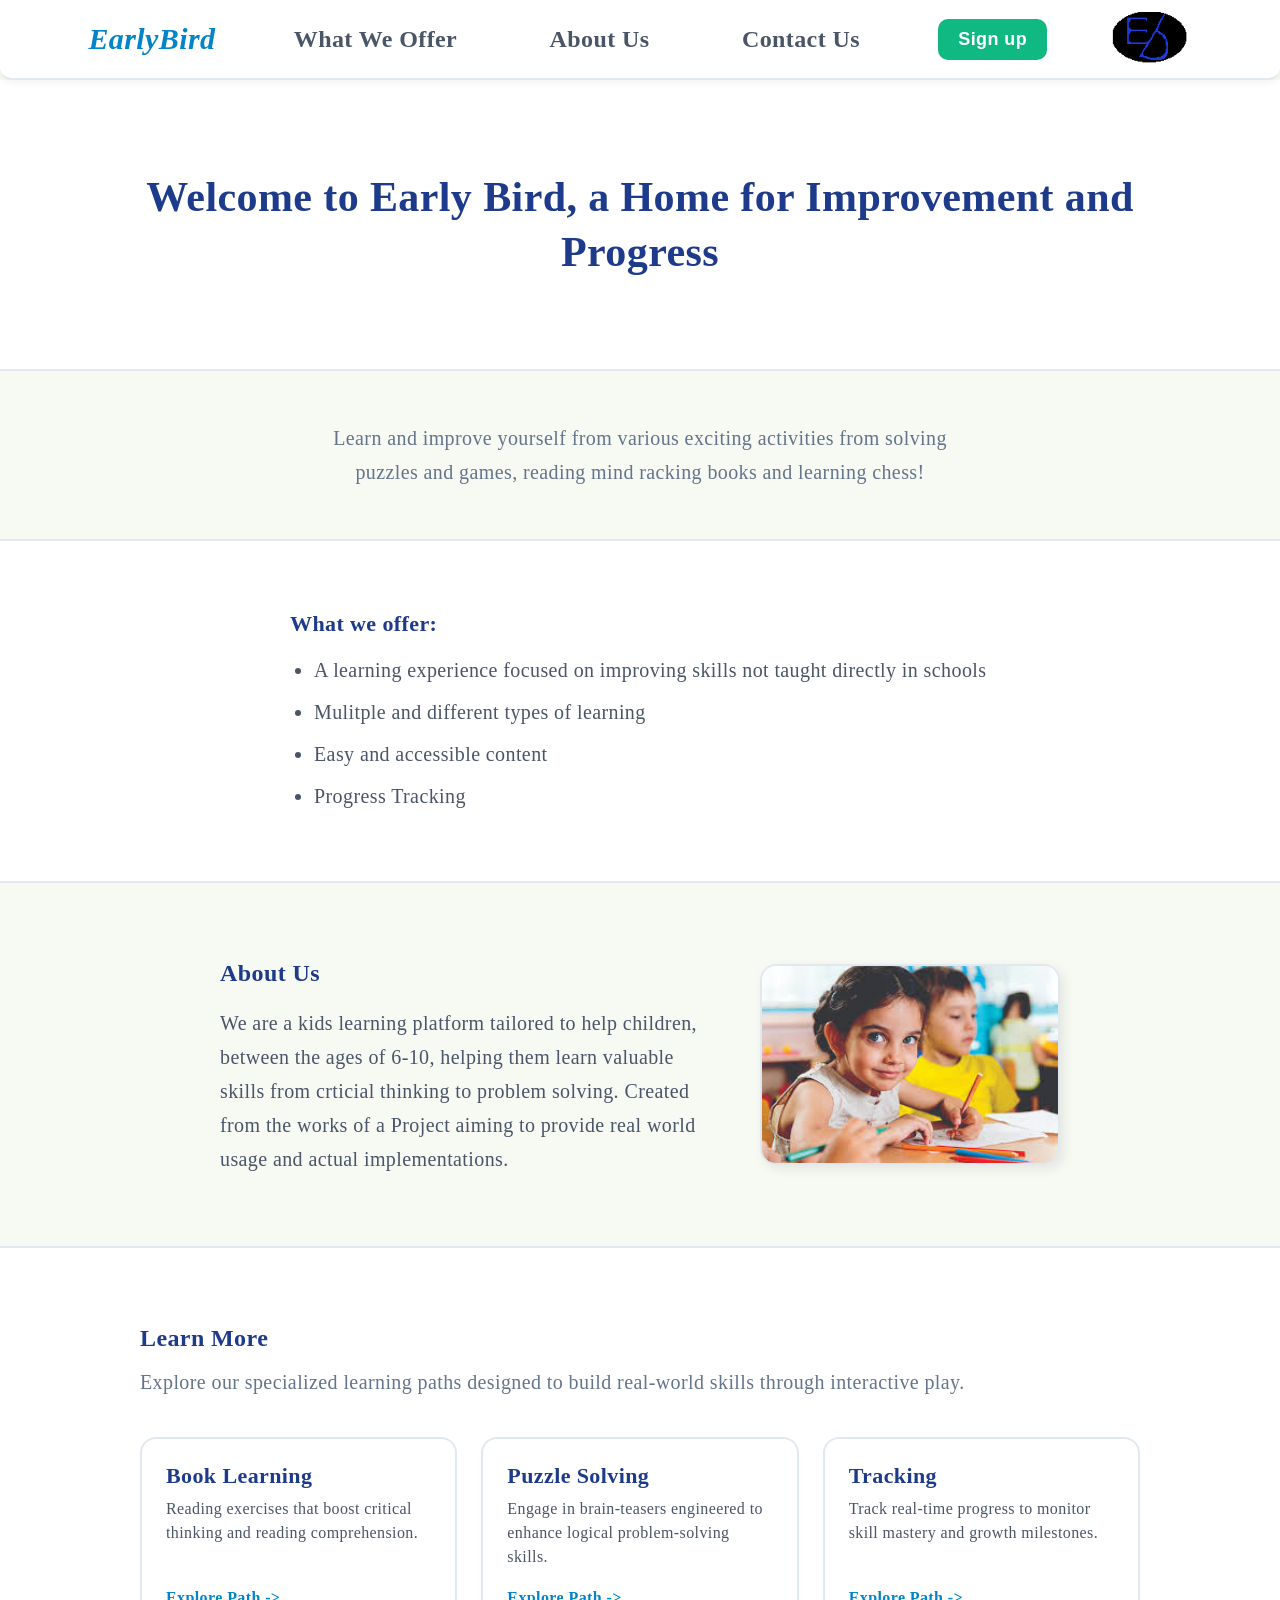
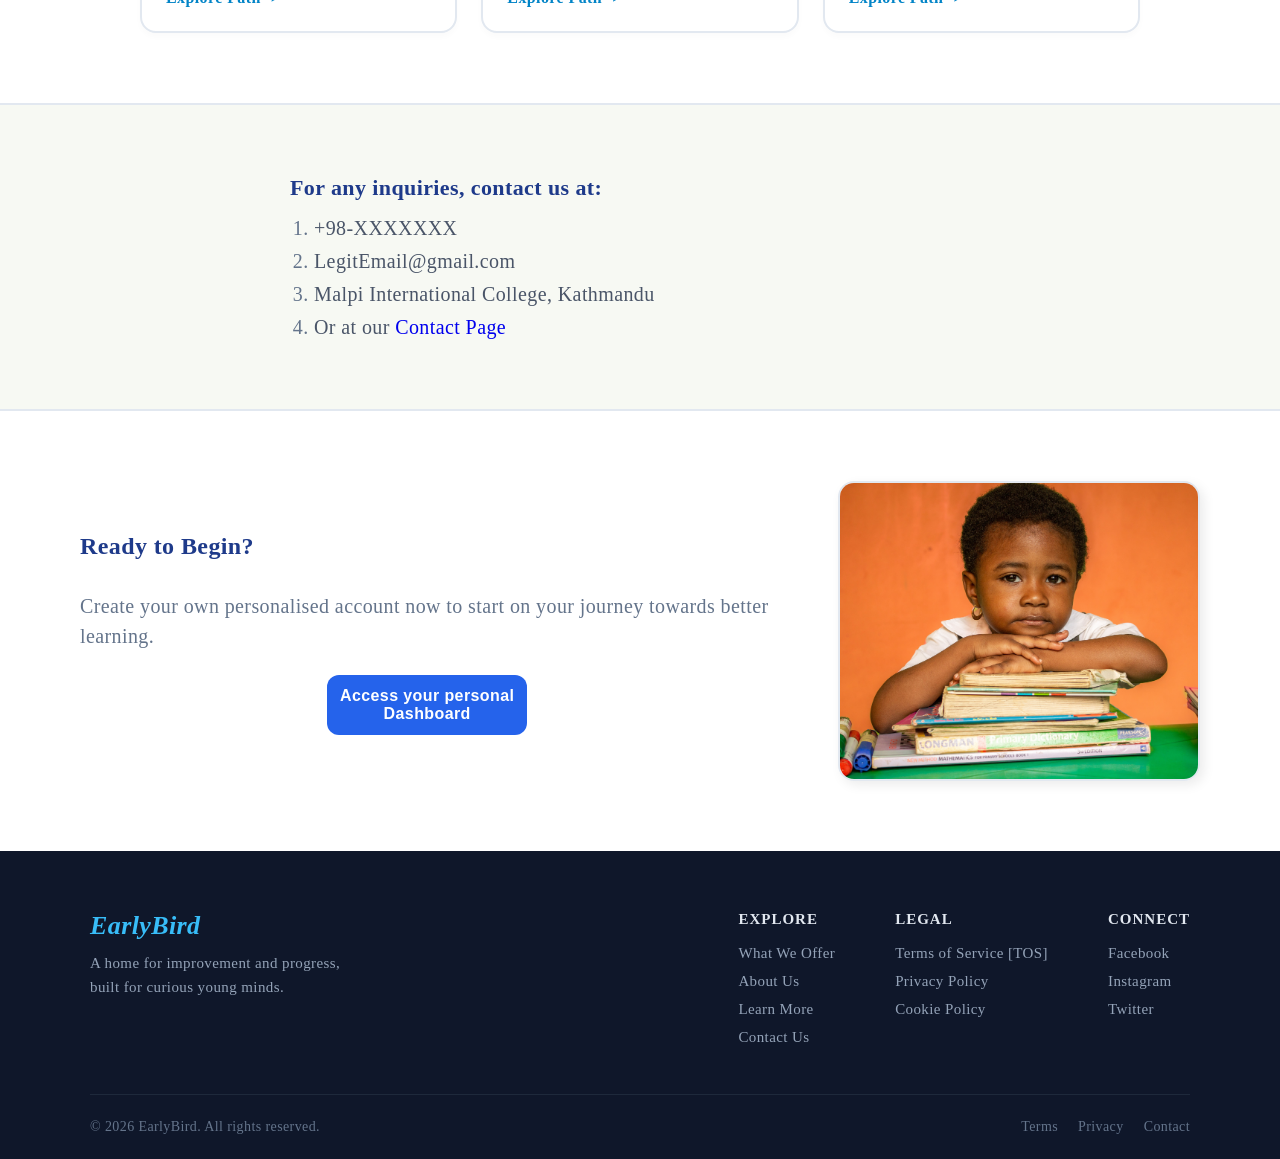
==== commit af1274a7: "Personal Dashboard button on the index" ====
--- a/index.html
+++ b/index.html
@@ -206,7 +206,19 @@
                 </ol>
             </div>
         </section>
-
+        
+        <section class="StartNow" id="startnow">
+            <div class="StartText">
+                <h1>Ready to Begin?</h1>
+                <p>Create your own personalised account now to start on your journey towards better learning.</p>
+                <button class="StartButton" id="StartButton">Access your personal Dashboard</button>
+            </div>
+
+            <div class="StartImg">
+                <img src="Assets/Pictures/KidOnBooks.jpg" alt="Kid on Books" loading="lazy">
+            </div>
+
+        </section>
     </main>
 
     <footer class="footer">
--- a/Style/index.css
+++ b/Style/index.css
@@ -306,6 +306,76 @@
     margin-bottom: 0;
 }
 
+/* Start now Section */
+.StartNow {
+    background-color: #ffffff;
+    width: 100%;
+    max-width: none;
+    border-top: 2px solid #e2e8f0;
+
+    display: flex;
+    flex-direction: row;
+    justify-content: center;
+    align-items: center;
+
+    gap: 64px;
+}
+
+.StartText {
+    display: flex;
+    flex-direction: column;
+    gap: 24px;
+}
+
+.StartText h1 {
+    font-size: 24px;
+    line-height: 1.7;
+    color: #1e3a8a;
+    font-weight: bold;
+}
+
+.StartText p {
+    font-size: 20px;
+    color: #64748b;
+    line-height: 1.5;
+}
+
+.StartImg {
+    width: 400px;
+    height: 300px;
+
+    transition: transform 0.5s ease-in-out;
+}
+
+.StartImg img{
+    width: 100%;
+    height: 100%;
+    object-fit: cover;
+
+    border: 2px solid #e2e8f0;
+    border-radius: 16px;
+    box-shadow: 4px 4px 12px rgba(0, 0, 0, 0.08);
+}
+
+.StartImg:hover {
+    transform: scale(1.05);
+}
+
+.StartButton {
+    width: 100%;
+    max-width: 200px;
+    height: 60px;
+    cursor: pointer;
+    font-size: 16px;
+    border-radius: 12px;
+    border: none;
+    align-self: center;
+
+    background-color: #2563eb;
+    color: #ffffff;
+    font-weight: bold;
+}
+
 /* Error message */
 #errors {
     color: #ef4444;
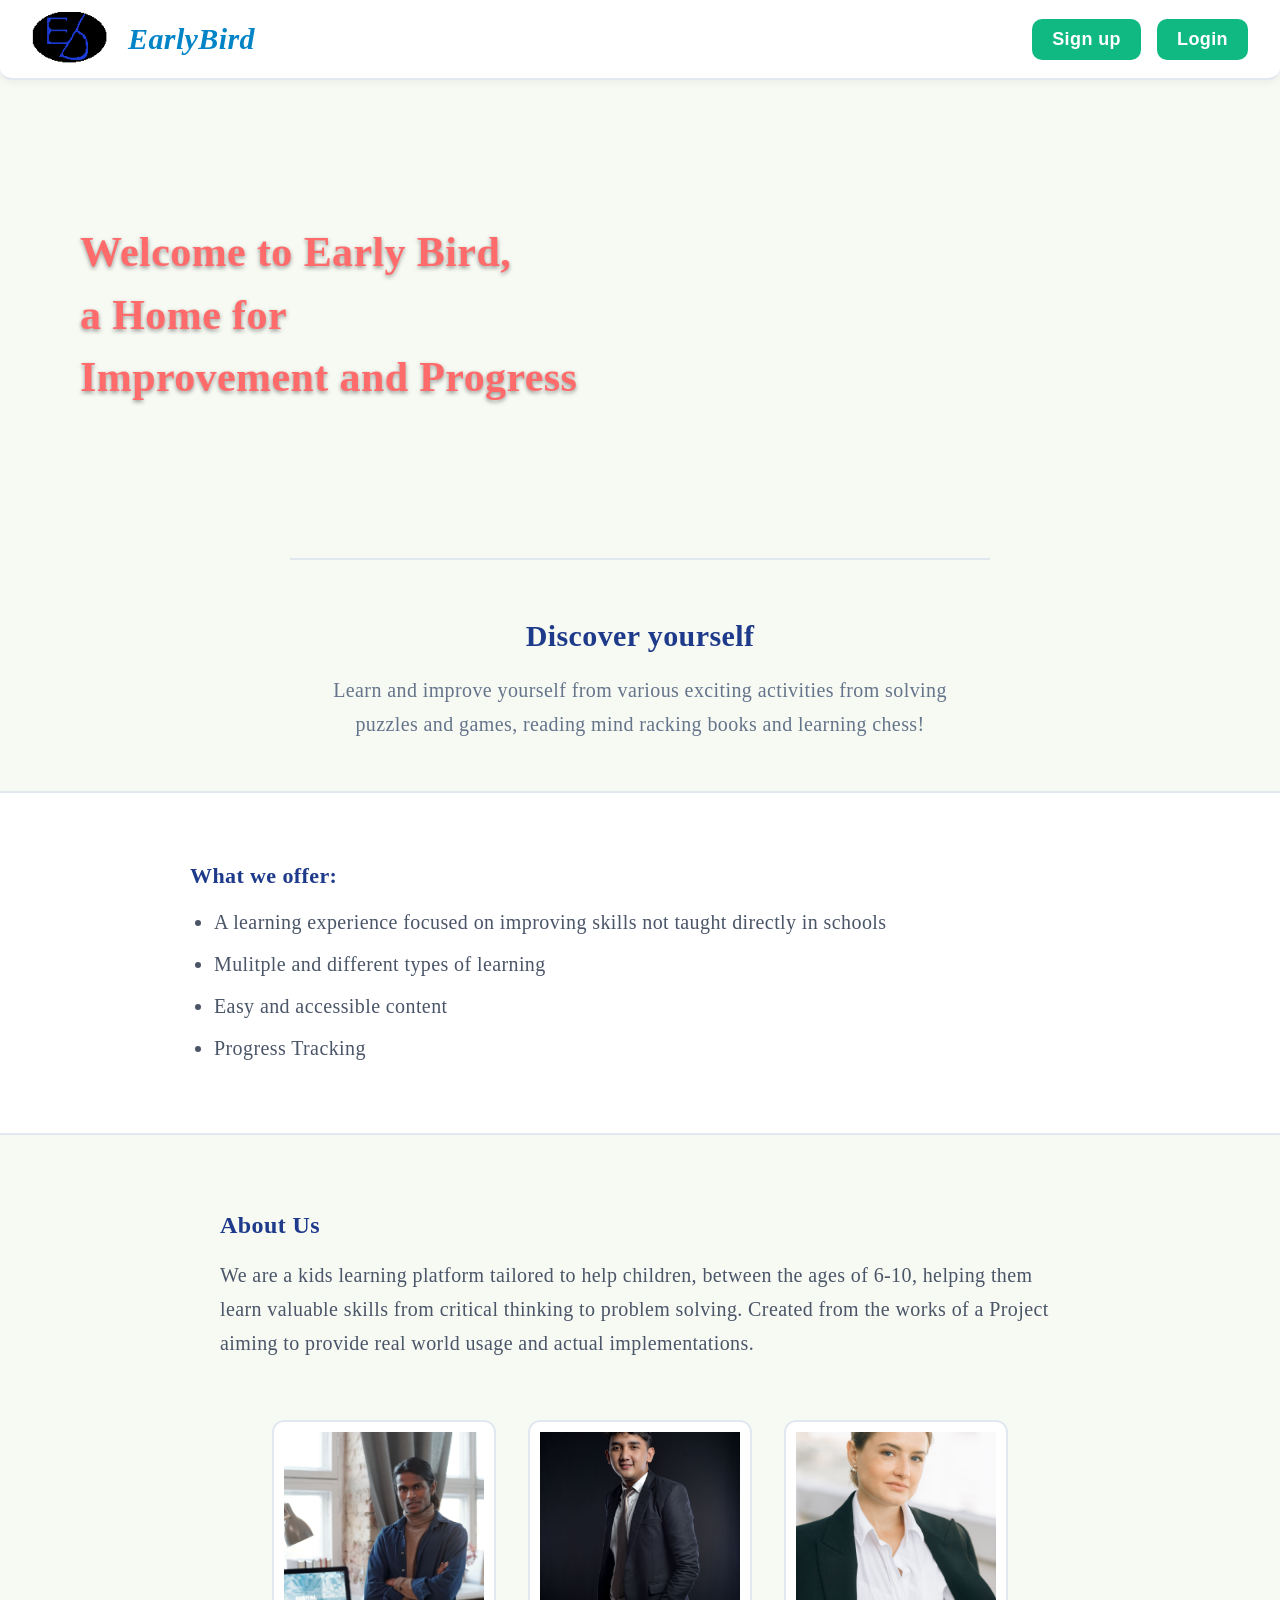
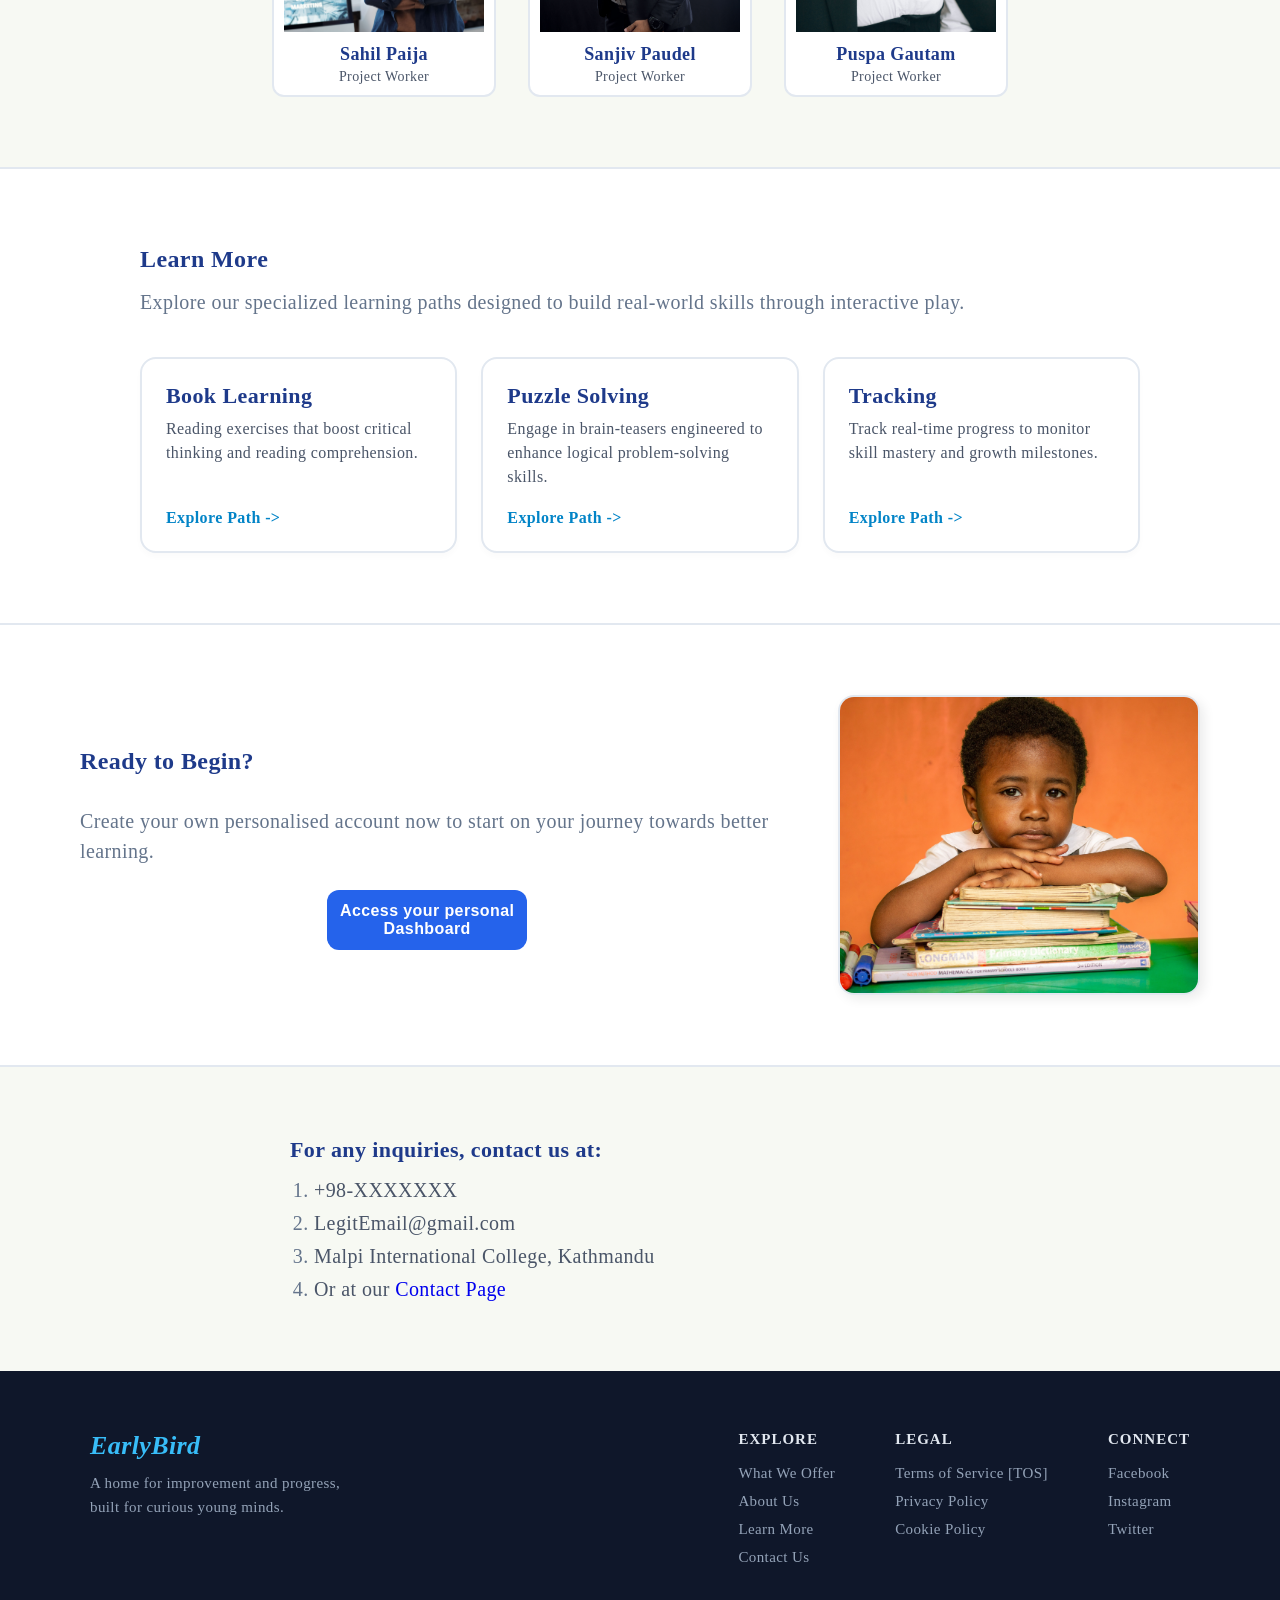
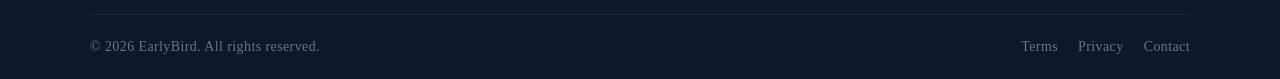
==== commit cb43553e: "Added Image Slider and updated Index" ====
--- a/index.html
+++ b/index.html
@@ -11,11 +11,17 @@
 
 <body>
     <nav class="navbar">
+
+        <div class="navleft">
+        <img class="Logo" src="Assets/Pictures/PixelLogoFrame.png" alt="EarlyBird Logo">
         <p class="LogoName">EarlyBird</p>
-        <p class="navbaritem"><a href="#offer">What We Offer</a></p>
-        <p class="navbaritem"><a href="#about">About Us</a></p>
-        <p class="navbaritem"><a href="#contact">Contact Us</a></p>
+        </div>
+
+        <div class="navright">
         <button id="sign_open">Sign up</button>
+        <button id="sign_open2">Login</button>
+        </div>
+
         <!-- Sign up modal/pop up -->
         <section class="modal-container" id="modal_container">
             <div class="modal">
@@ -108,17 +114,19 @@
             </div>
         </section>
 
-        <img class="Logo" src="Assets/Pictures/PixelLogoFrame.png" alt="EarlyBird Logo">
     </nav>
 
     <main class="classIndex">
-        <section class="Welcome">
+        <section class="Welcome" id="welcome">
             <p>
-                Welcome to Early Bird, a Home for Improvement and Progress
+                <span>Welcome to Early Bird,</span>
+                <span>a Home for</span>
+                <span>Improvement and Progress</span>
             </p>
         </section>
 
-        <section class="Discover">
+        <section class="Discover" id="discover">
+            <h1>Discover yourself</h1>
             <p>
                 Learn and improve yourself from various exciting activities from solving puzzles and games, reading mind
                 racking
@@ -150,11 +158,35 @@
             <p class="AboutPara">
                 <b>About Us </b>
                 We are a kids learning platform tailored to help children, between the ages of 6-10,
-                helping them learn valuable skills from crticial thinking to problem solving.
+                helping them learn valuable skills from critical thinking to problem solving.
                 Created from the works of a Project aiming to provide real world usage and actual implementations.
             </p>
 
-            <img class="AboutImg" src="Assets/Pictures/kiddeathstare.jpg">
+            <div class="AboutUsImgs">
+                <div class="AboutUsImgsItem">
+                    <img src="Assets/Pictures/Person1.jpg" alt="Group Member 1">
+                    <div class="MemberInfo">
+                    <span class="name">Sahil Paija</span>
+                    <span class="role">Project Worker</span>
+                    </div>
+                </div>
+
+                <div class="AboutUsImgsItem">
+                    <img src="Assets/Pictures/Person2.jpg" alt="Group Member 2">
+                    <div class="MemberInfo">
+                    <span class="name">Sanjiv Paudel </span>
+                    <span class="role">Project Worker</span>
+                    </div>
+                </div>
+
+                <div class="AboutUsImgsItem">
+                    <img src="Assets/Pictures/Person3.jpg" alt="Group Member 3">
+                    <div class="MemberInfo">
+                    <span class="name">Puspa Gautam</span>
+                    <span class="role">Project Worker</span>
+                    </div>
+                </div>
+            </div>
         </section>
 
         <section class="LearnMore" id="learnmore">
@@ -186,26 +218,6 @@
                 </div>
             </div>
         </section>
-
-        <section class="Contact" id="contact">
-            <div>
-                <p>For any inquiries, contact us at:</p>
-                <ol>
-                    <li>
-                        <p>+98-XXXXXXX</p>
-                    </li>
-                    <li>
-                        <p>LegitEmail@gmail.com</p>
-                    </li>
-                    <li>
-                        <p>Malpi International College, Kathmandu</p>
-                    </li>
-                    <li>
-                        <p>Or at our <a class="ContactPage" href="../Pages/Contact.html"> Contact Page </a> </p>
-                    </li>
-                </ol>
-            </div>
-        </section>
         
         <section class="StartNow" id="startnow">
             <div class="StartText">
@@ -218,6 +230,26 @@
                 <img src="Assets/Pictures/KidOnBooks.jpg" alt="Kid on Books" loading="lazy">
             </div>
 
+        </section>
+
+        <section class="Contact" id="contact">
+            <div>
+                <p>For any inquiries, contact us at:</p>
+                <ol>
+                    <li>
+                        <p>+98-XXXXXXX</p>
+                    </li>
+                    <li>
+                        <p>LegitEmail@gmail.com</p>
+                    </li>
+                    <li>
+                        <p>Malpi International College, Kathmandu</p>
+                    </li>
+                    <li>
+                        <p>Or at our <a class="ContactPage" href="../Pages/Contact.html"> Contact Page </a> </p>
+                    </li>
+                </ol>
+            </div>
         </section>
     </main>
 
--- a/Style/index.css
+++ b/Style/index.css
@@ -40,37 +40,23 @@
     width: 100%;
     height: 80px;
     padding: 0 32px;
-    gap: 8px;
+    gap: 12px;
 
     background-color: #ffffff;
     border-bottom: 2px solid #e2e8f0;
     border-radius: 0 0 12px 12px;
     box-shadow: 0 2px 8px rgba(0, 0, 0, 0.06);
 
-    justify-content: space-evenly;
-}
-
-.navbar a {
-    text-decoration: none;
-    color: #4a5568;
-    font-weight: bold;
-    font-size: 24px;
-}
-
-.navbaritem a {
-    display: block;
-    color: #4a5568;
-    font-weight: bold;
-    padding: 8px 14px;
-    border-radius: 8px;
-    transition: background-color 0.2s ease-in-out, color 0.2s ease-in-out;
-}
-
-.navbaritem a:hover {
-    background-color: #e0f2fe;
-    color: #0284c7;
-}
-
+    justify-content: space-between;
+}
+
+.navleft, .navright {
+    display: flex;
+    align-items: center;
+    gap: 16px;
+}
+
+/* Nav buttons */
 #sign_open {
     background-color: #10b981;
     color: white;
@@ -87,6 +73,22 @@
     background-color: #059669;
 }
 
+#sign_open2 {
+    background-color: #10b981;
+    color: white;
+    border: none;
+    border-radius: 10px;
+    padding: 10px 20px;
+    font-size: 18px;
+    font-weight: 600;
+    cursor: pointer;
+    transition: background-color 0.2s ease;
+}
+
+#sign_open2:hover {
+    background-color: #059669;
+}
+
 /* Scrolling */
 html {
     scroll-behavior: smooth;
@@ -108,11 +110,40 @@
     font-size: 42px;
     text-align: center;
     font-weight: bold;
-    color: #1e3a8a;
-    background-color: #ffffff;
-    border-bottom: 2px solid #e2e8f0;
-    padding: 90px 80px;
+    color: #FF6B6B;
+    padding: 145px 80px;
     line-height: 1.3;
+
+    display: flex;
+    align-items: center;
+    justify-content: flex-start;
+    text-align: left;
+
+    background-size: cover;
+    background-position: center;
+    background-repeat: no-repeat;
+
+    animation: imageSlider 24s infinite ease-in;
+}
+
+.Welcome p span {
+    display: block;
+    margin-bottom: 8px;
+
+    text-shadow: 0 2px 4px rgba(0, 0, 0, 0.4);
+}
+
+/* Image slider for the background*/
+@keyframes imageSlider {
+    0%, 25%, 100% {
+        background-image: url('../Assets/Pictures/BackgroundImg1.jpg');
+    }
+    33%, 58% {
+        background-image: url('../Assets/Pictures/BackgroundImg2.jpg');
+    }
+    66%, 91% {
+        background-image: url('../Assets/Pictures/BackgroundImg3.jpg');
+    }
 }
 
 /* Discover section */
@@ -124,6 +155,13 @@
     margin: 0 auto;
     line-height: 1.7;
     padding: 50px 20px;
+
+    border-top: 2px solid #e2e8f0;
+}
+
+.Discover h1 {
+    color: #1e3a8a;
+    margin-bottom: 12px;
 }
 
 /* Offer section*/
@@ -135,7 +173,7 @@
 }
 
 .Offer div {
-    max-width: 700px;
+    max-width: 900px;
     margin: 0 auto;
     font-weight: 600;
     color: #1e3a8a;
@@ -160,7 +198,7 @@
 /*About section*/
 .About {
     display: flex;
-    flex-direction: row;
+    flex-direction: column;
     align-items: center;
     gap: 60px;
     max-width: 1000px;
@@ -181,14 +219,55 @@
     color: #1e3a8a;
 }
 
-.AboutImg {
-    flex: 0 0 300px;
-    width: 300px;
-    height: auto;
+.AboutUsImgs {
+    display: flex;
+    flex-direction: row;
+    justify-content: center;
+    gap: 32px;
+    width: 100%;
+}
+
+.AboutUsImgsItem {
+    display: flex;
+    flex-direction: column;
+    align-items: center;
+    text-align: center;
+
     border: 2px solid #e2e8f0;
-    border-radius: 16px;
-    box-shadow: 4px 4px 12px rgba(0, 0, 0, 0.08);
+    padding: 10px;
+    border-radius: 12px;
+    
+    background-color: #ffffff;
+
+    transition: transform 0.2s ease-in-out;
+}
+
+.AboutUsImgsItem:hover {
+    transform: scale(1.05);
+}
+
+.AboutUsImgsItem img {
+    width: 200px;
+    height: 200px;
     object-fit: cover;
+    margin-bottom: 12px;
+}
+
+.MemberInfo {
+    display: flex;
+    flex-direction: column;
+    gap: 4px;
+}
+
+.MemberInfo .name {
+    font-weight: bold;
+    color: #1e3a8a;
+    font-size: 18px;
+}
+
+.MemberInfo .role {
+    color: #4a5568;
+    font-size: 14px;
 }
 
 /* Learn more section */
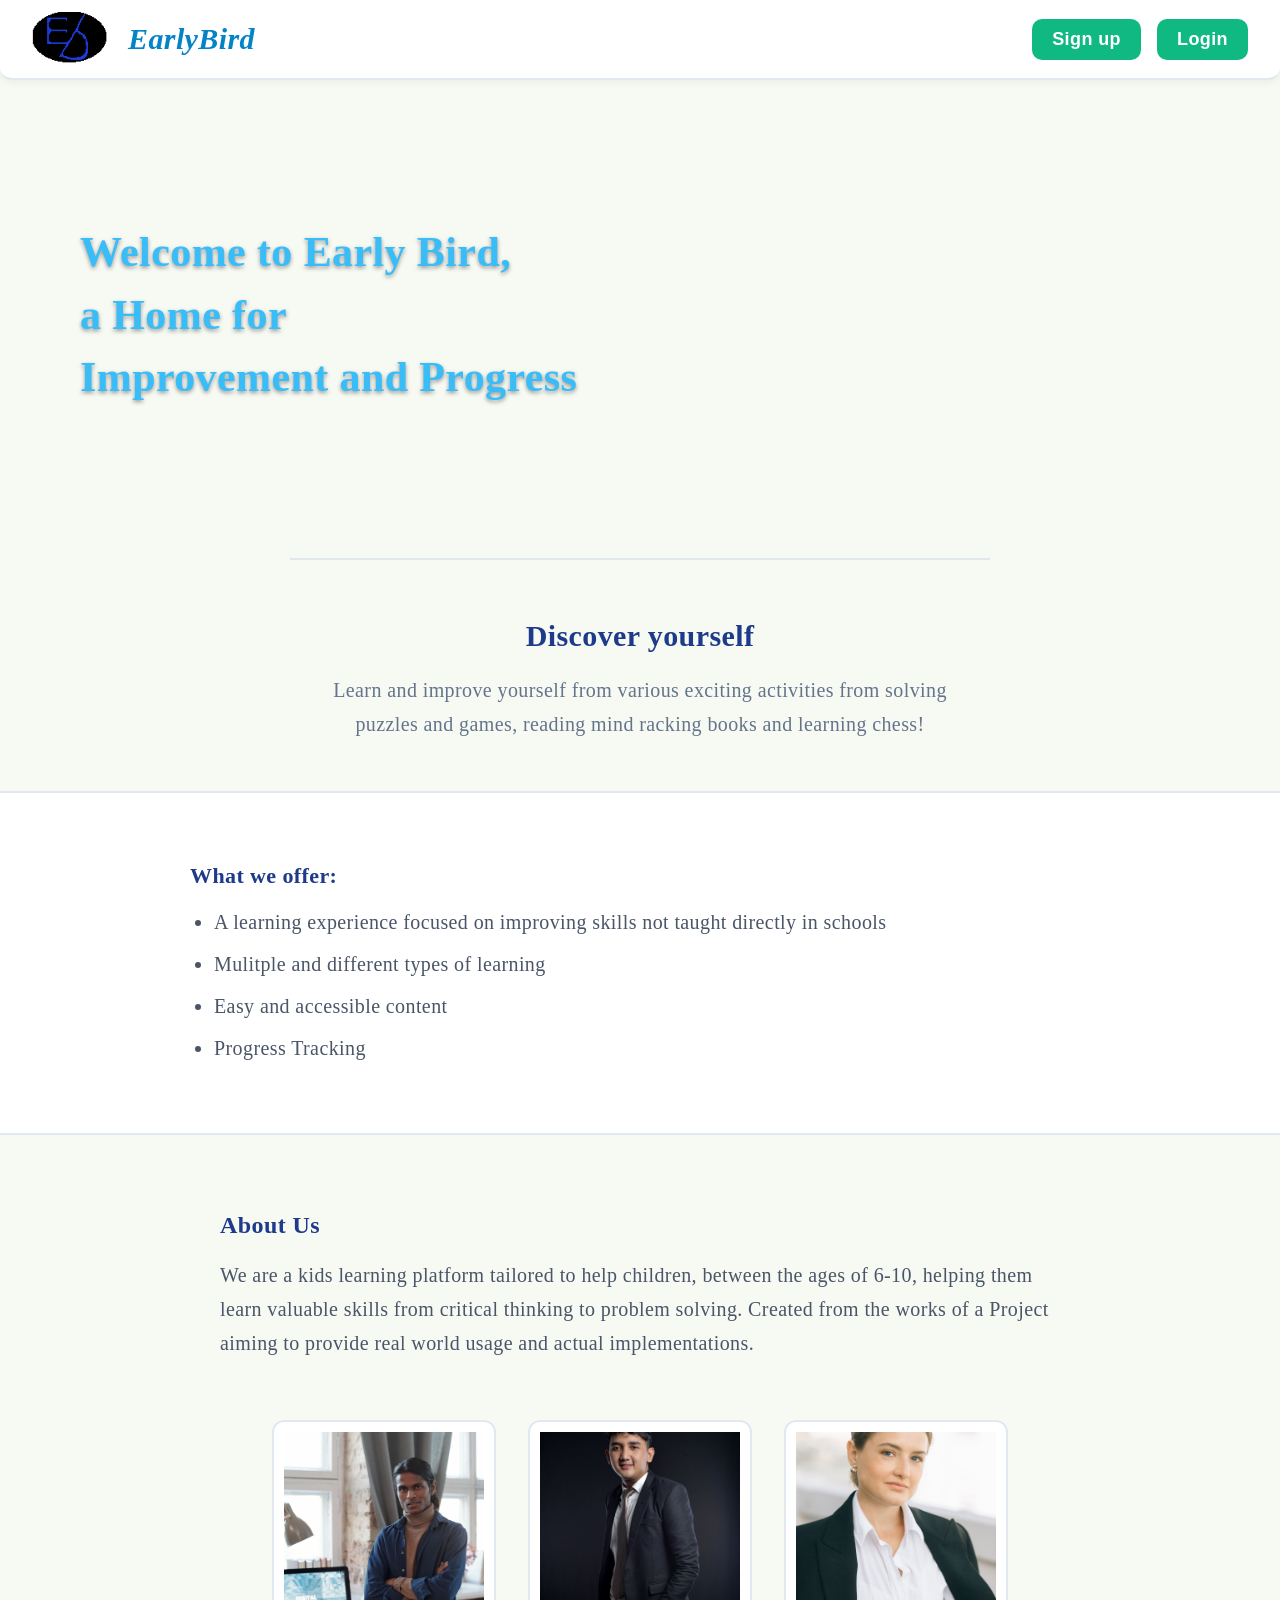
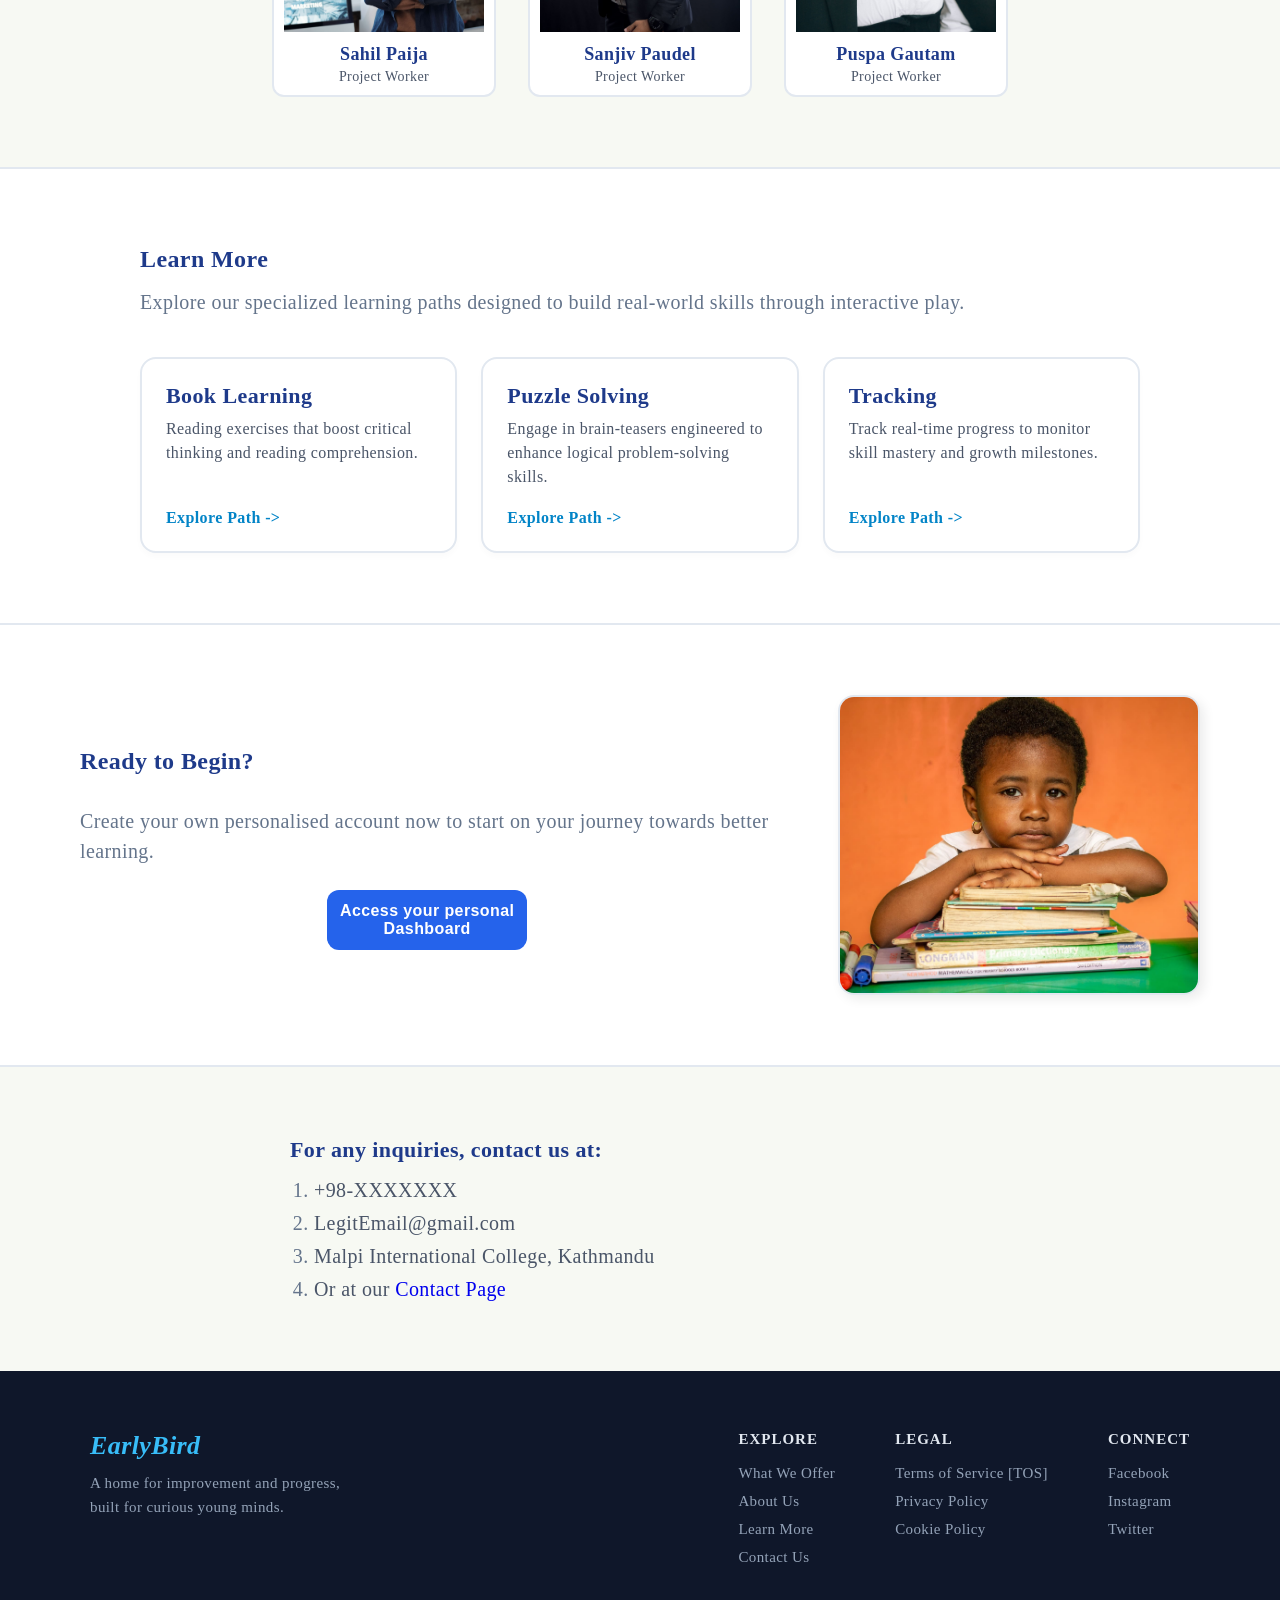
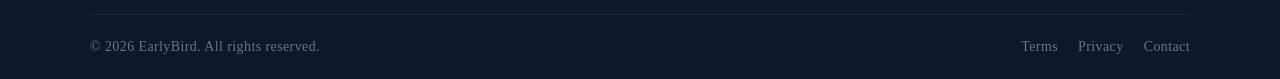
==== commit 7c8ce899: "Compressed Images to reduce lag" ====
--- a/index.html
+++ b/index.html
@@ -164,7 +164,7 @@
 
             <div class="AboutUsImgs">
                 <div class="AboutUsImgsItem">
-                    <img src="Assets/Pictures/Person1.jpg" alt="Group Member 1">
+                    <img src="Assets/Pictures/Person1 - Compressed.jpg" alt="Group Member 1">
                     <div class="MemberInfo">
                     <span class="name">Sahil Paija</span>
                     <span class="role">Project Worker</span>
@@ -172,7 +172,7 @@
                 </div>
 
                 <div class="AboutUsImgsItem">
-                    <img src="Assets/Pictures/Person2.jpg" alt="Group Member 2">
+                    <img src="Assets/Pictures/Person2 - Compressed.jpg" alt="Group Member 2">
                     <div class="MemberInfo">
                     <span class="name">Sanjiv Paudel </span>
                     <span class="role">Project Worker</span>
@@ -180,7 +180,7 @@
                 </div>
 
                 <div class="AboutUsImgsItem">
-                    <img src="Assets/Pictures/Person3.jpg" alt="Group Member 3">
+                    <img src="Assets/Pictures/Person3 - Compressed.jpg" alt="Group Member 3">
                     <div class="MemberInfo">
                     <span class="name">Puspa Gautam</span>
                     <span class="role">Project Worker</span>
@@ -227,7 +227,7 @@
             </div>
 
             <div class="StartImg">
-                <img src="Assets/Pictures/KidOnBooks.jpg" alt="Kid on Books" loading="lazy">
+                <img src="Assets/Pictures/KidOnBooks- Compressed.jpg" alt="Kid on Books" loading="lazy">
             </div>
 
         </section>
--- a/Style/index.css
+++ b/Style/index.css
@@ -110,7 +110,7 @@
     font-size: 42px;
     text-align: center;
     font-weight: bold;
-    color: #FF6B6B;
+    color: #38bdf8;
     padding: 145px 80px;
     line-height: 1.3;
 
@@ -136,13 +136,13 @@
 /* Image slider for the background*/
 @keyframes imageSlider {
     0%, 25%, 100% {
-        background-image: url('../Assets/Pictures/BackgroundImg1.jpg');
+        background-image: url('../Assets/Pictures/BackgroundImg2-Compressed.jpg');
     }
     33%, 58% {
-        background-image: url('../Assets/Pictures/BackgroundImg2.jpg');
+        background-image: url('../Assets/Pictures/BackgroundImg3-Compressed.jpg');
     }
     66%, 91% {
-        background-image: url('../Assets/Pictures/BackgroundImg3.jpg');
+        background-image: url('../Assets/Pictures/BackgroundImg4-Compressed.jpg');
     }
 }
 
